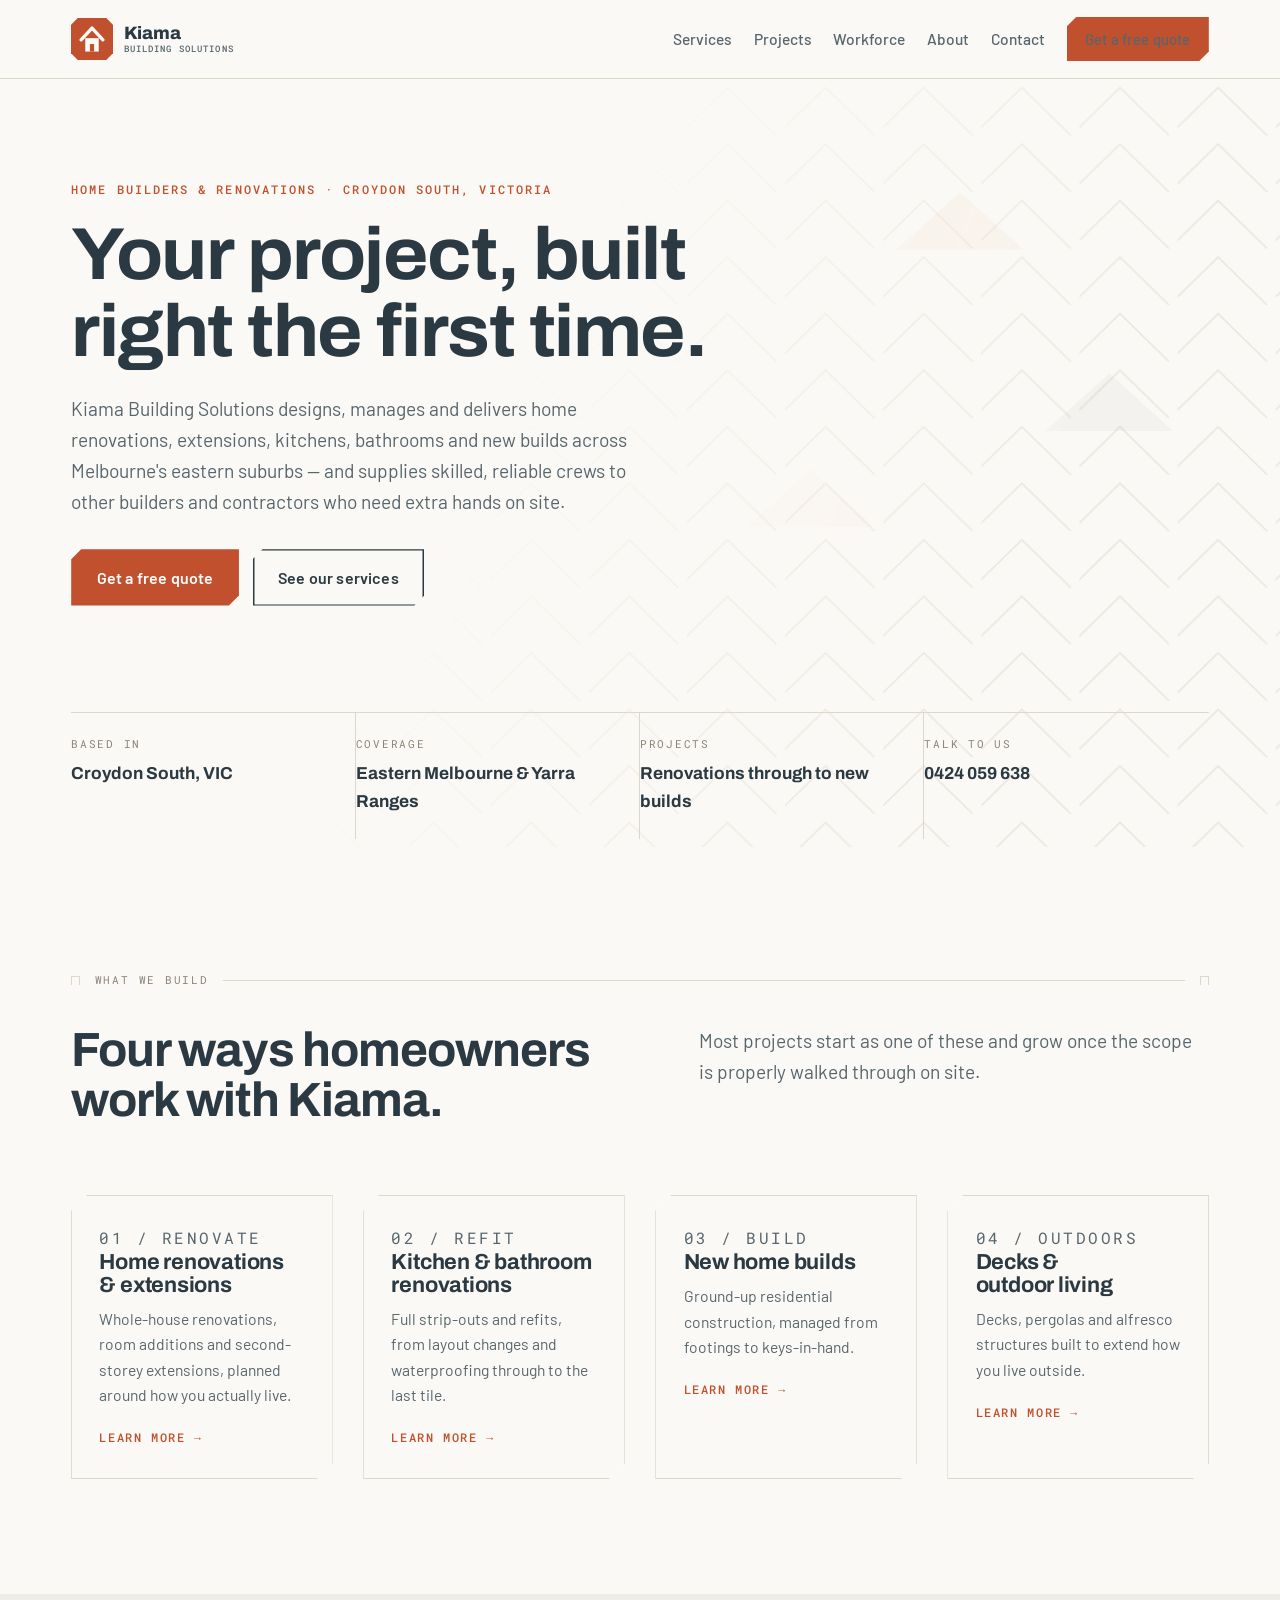
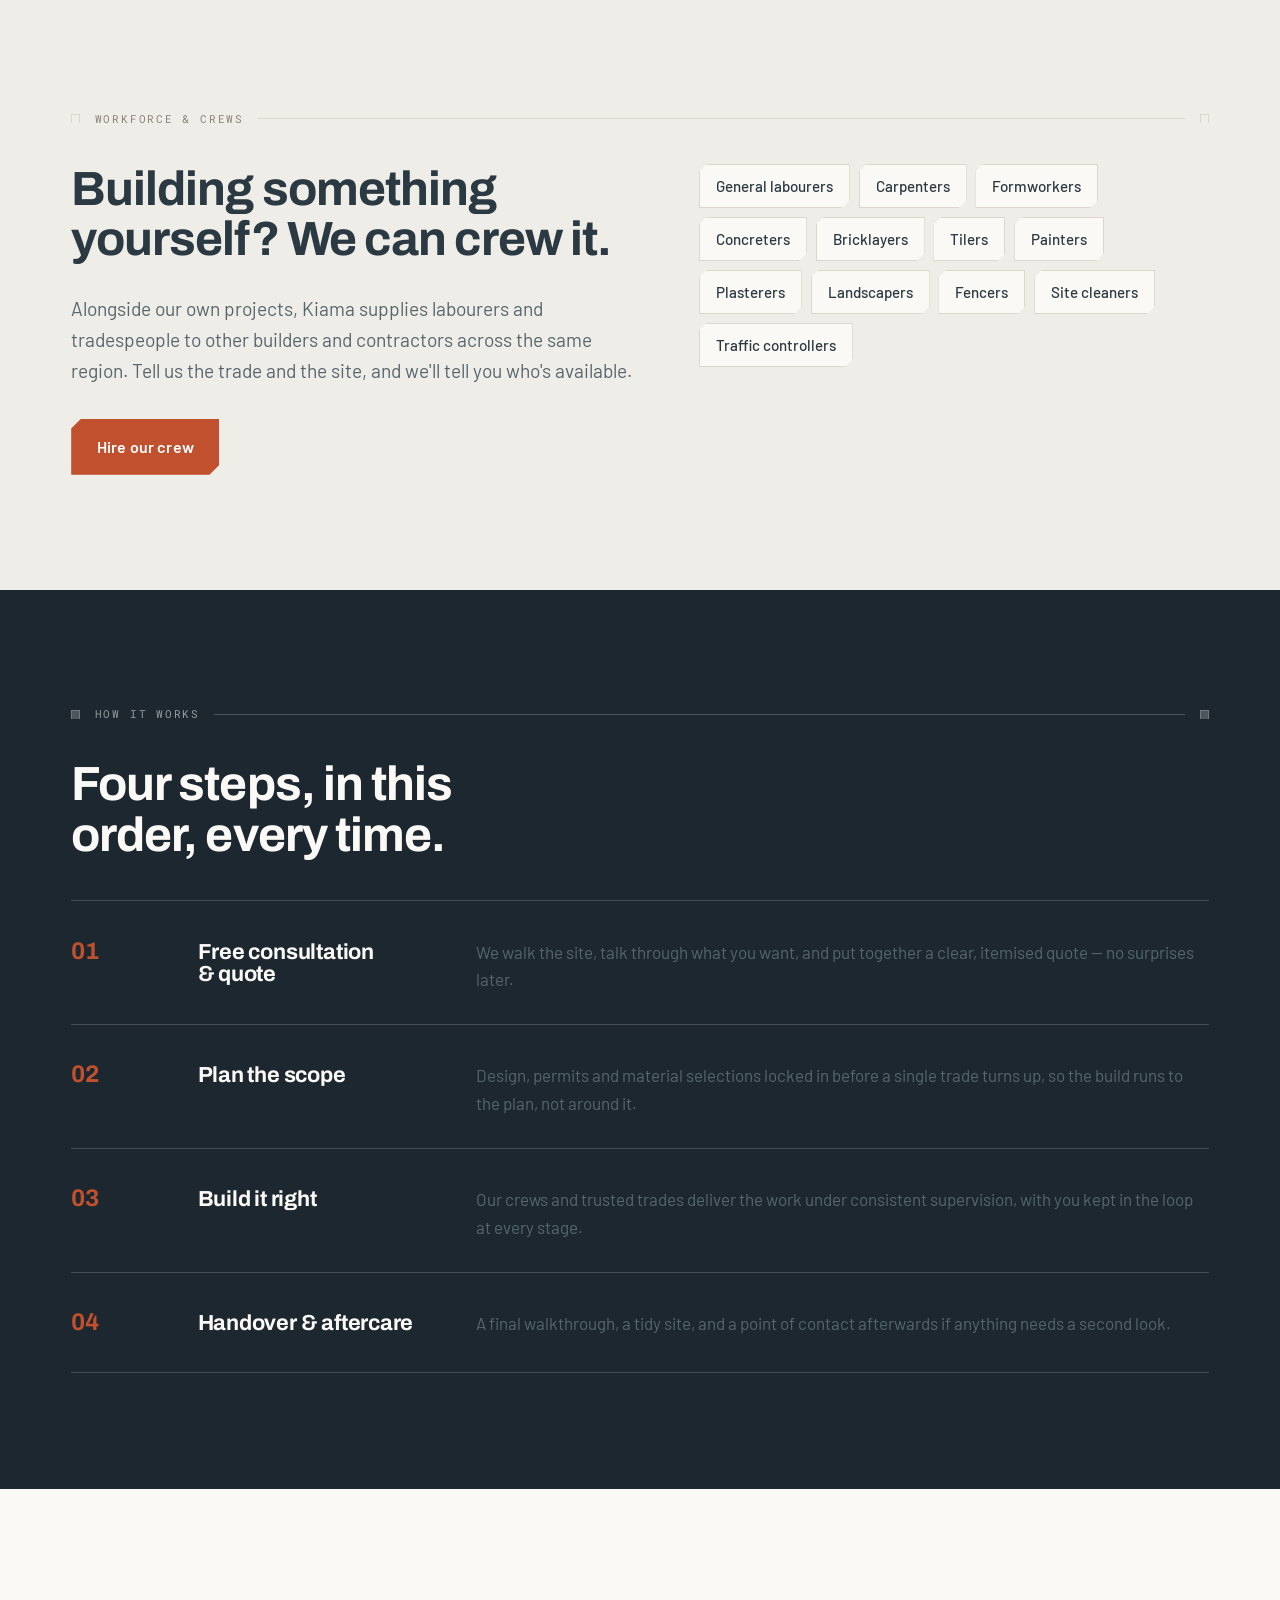
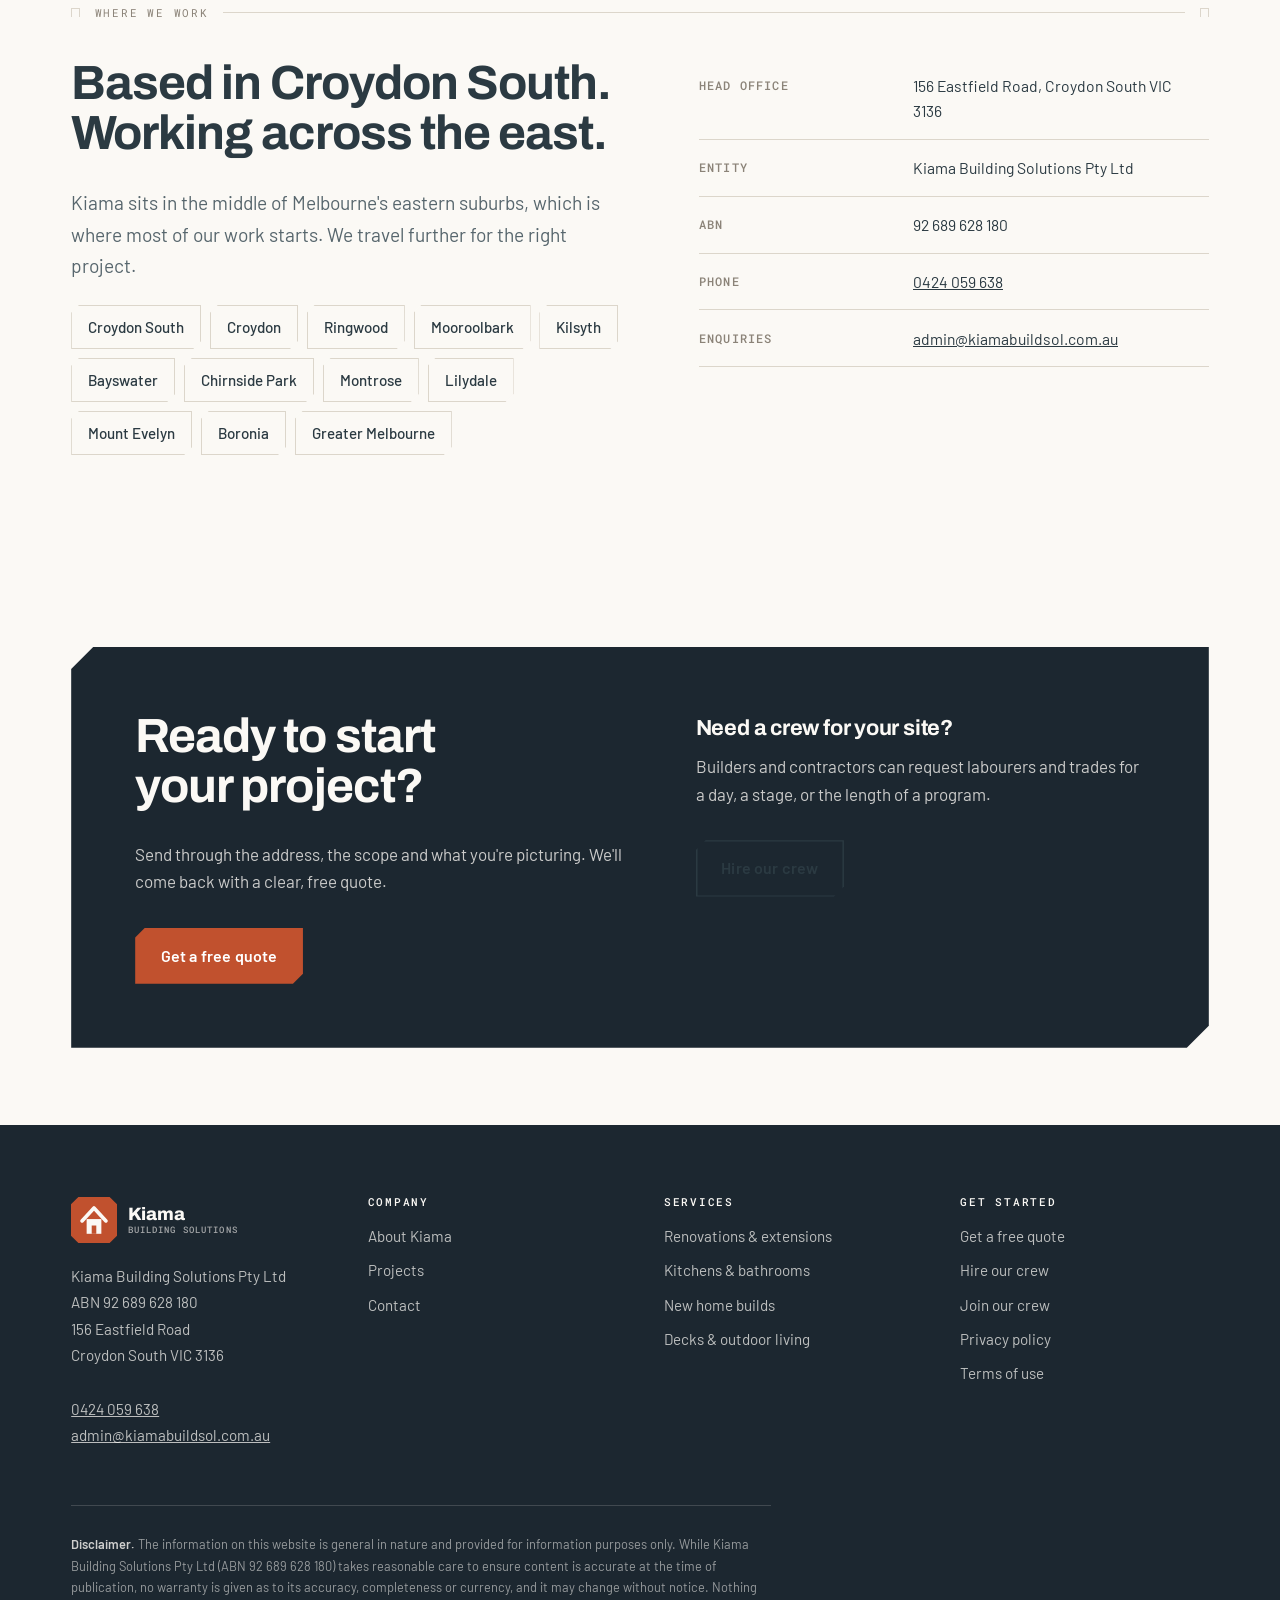
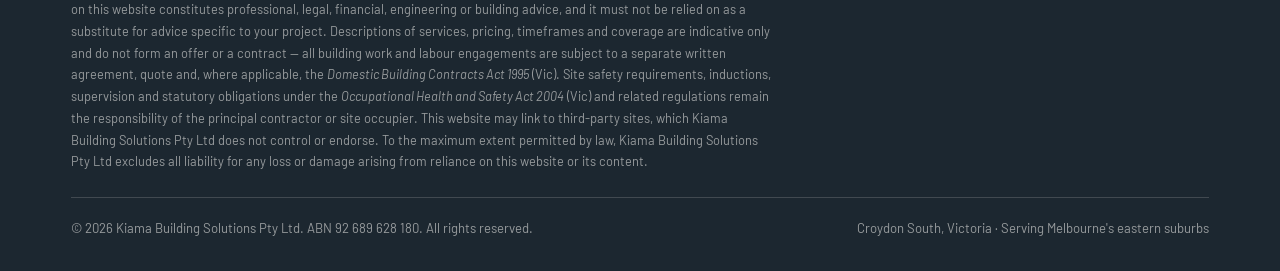
==== index.html @ b63ee110 "Kiama Building Solutions website" ====
<!DOCTYPE html>
<html lang="en-AU">
<head>
<meta charset="utf-8">
<meta name="viewport" content="width=device-width, initial-scale=1">
<title>Home Renovations &amp; Builders Croydon South | Kiama Building Solutions</title>
<meta name="description" content="Kiama Building Solutions delivers home renovations, extensions, kitchens, bathrooms and new builds across Melbourne's eastern suburbs, and supplies skilled crews to other builders. Based in Croydon South.">
<link rel="canonical" href="https://www.kiamabuildsol.com.au/">
<meta name="robots" content="index, follow, max-image-preview:large">
<meta name="theme-color" content="#C1512E">
<meta name="geo.region" content="AU-VIC">
<meta name="geo.placename" content="Croydon South, Victoria">

<meta property="og:type" content="website">
<meta property="og:site_name" content="Kiama Building Solutions">
<meta property="og:locale" content="en_AU">
<meta property="og:title" content="Home Renovations &amp; Builders Croydon South | Kiama Building Solutions">
<meta property="og:description" content="Home renovations, extensions, kitchens, bathrooms and new builds across Melbourne's eastern suburbs, plus skilled crews supplied to other builders.">
<meta property="og:url" content="https://www.kiamabuildsol.com.au/">
<meta property="og:image" content="https://www.kiamabuildsol.com.au/assets/og-image.png">
<meta property="og:image:width" content="1200">
<meta property="og:image:height" content="630">
<meta name="twitter:card" content="summary_large_image">
<meta name="twitter:title" content="Home Renovations &amp; Builders Croydon South | Kiama Building Solutions">
<meta name="twitter:description" content="Home renovations, extensions, kitchens, bathrooms and new builds across Melbourne's eastern suburbs, plus skilled crews supplied to other builders.">
<meta name="twitter:image" content="https://www.kiamabuildsol.com.au/assets/og-image.png">

<link rel="icon" href="/assets/favicon.svg" type="image/svg+xml">
<link rel="icon" href="/assets/favicon.ico" sizes="any">
<link rel="icon" href="/assets/favicon-512.png" type="image/png">
<link rel="apple-touch-icon" href="/assets/apple-touch-icon.png">

<link rel="preconnect" href="https://fonts.googleapis.com">
<link rel="preconnect" href="https://fonts.gstatic.com" crossorigin>
<link rel="stylesheet" href="https://fonts.googleapis.com/css2?family=Archivo:wght@400;600;700;800&family=Barlow:wght@400;500;600&family=Roboto+Mono:wght@400;500&display=swap">
<link rel="stylesheet" href="/css/style.css">
<script type="application/ld+json">
{
  "@context": "https://schema.org",
  "@type": ["GeneralContractor", "HomeAndConstructionBusiness"],
  "@id": "https://www.kiamabuildsol.com.au/#organisation",
  "name": "Kiama Building Solutions",
  "legalName": "Kiama Building Solutions Pty Ltd",
  "url": "https://www.kiamabuildsol.com.au/",
  "logo": "https://www.kiamabuildsol.com.au/assets/og-image.png",
  "image": "https://www.kiamabuildsol.com.au/assets/og-image.png",
  "description": "Home renovations, extensions, new builds and outdoor living projects across Melbourne's eastern suburbs, plus skilled building crews supplied to other builders and contractors. Based in Croydon South.",
  "telephone": "0424 059 638",
  "email": "admin@kiamabuildsol.com.au",
  "identifier": {"@type": "PropertyValue", "name": "ABN", "value": "92 689 628 180"},
  "founder": {"@type": "Person", "name": "Komalben Mehta"},
  "address": {
    "@type": "PostalAddress",
    "streetAddress": "156 Eastfield Road",
    "addressLocality": "Croydon South",
    "addressRegion": "VIC",
    "postalCode": "3136",
    "addressCountry": "AU"
  },
  "areaServed": [
    {"@type": "City", "name": "Melbourne"},
    {"@type": "AdministrativeArea", "name": "Eastern Melbourne"},
    {"@type": "AdministrativeArea", "name": "Yarra Ranges"},
    {"@type": "AdministrativeArea", "name": "Maroondah"},
    {"@type": "State", "name": "Victoria"}
  ],
  "knowsAbout": ["Home renovations", "House extensions", "Kitchen renovations", "Bathroom renovations", "New home builds", "Decks and pergolas", "Construction labour hire"],
  "openingHoursSpecification": [{
    "@type": "OpeningHoursSpecification",
    "dayOfWeek": ["Monday","Tuesday","Wednesday","Thursday","Friday"],
    "opens": "07:00", "closes": "17:00"
  }],
  "contactPoint": [{
    "@type": "ContactPoint",
    "telephone": "0424 059 638",
    "email": "admin@kiamabuildsol.com.au",
    "contactType": "customer service",
    "areaServed": "AU",
    "availableLanguage": "English"
  }]
}
</script>
<script type="application/ld+json">
{"@context":"https://schema.org","@type":"WebSite","url":"https://www.kiamabuildsol.com.au/","name":"Kiama Building Solutions","publisher":{"@id":"https://www.kiamabuildsol.com.au/#organisation"}}
</script>
</head>
<body>
<a class="skip" href="#main">Skip to content</a>
<header class="site-head">
  <div class="wrap head-in">
    <a class="brand" href="/" aria-label="Kiama Building Solutions — home">
      <svg class="brand-mark" viewBox="0 0 100 100" aria-hidden="true" focusable="false">
        <path d="M16,0 H84 L100,16 V84 L84,100 H16 L0,84 V16 Z" fill="#C1512E"/>
        <path d="M24,52 L50,24 L76,52" fill="none" stroke="#FBF9F5" stroke-width="8" stroke-linejoin="round" stroke-linecap="round"/>
        <rect x="34" y="48" width="32" height="32" fill="#FBF9F5"/>
        <rect x="45" y="62" width="10" height="18" fill="#C1512E"/>
      </svg>
      <span class="brand-word"><strong>Kiama</strong><small>Building Solutions</small></span>
    </a>
    <button class="nav-toggle" type="button" aria-expanded="false" aria-controls="primary-nav" aria-label="Open menu">
      <svg viewBox="0 0 24 24" fill="none" stroke="currentColor" stroke-width="2" aria-hidden="true"><path d="M3 6h18M3 12h18M3 18h18"/></svg>
    </button>
    <nav class="nav" id="primary-nav" data-open="false" aria-label="Primary">
      <a href="/services.html">Services</a>
      <a href="/projects.html">Projects</a>
      <a href="/workforce.html">Workforce</a>
      <a href="/about.html">About</a>
      <a href="/contact.html">Contact</a>
      <a class="btn btn--primary" href="/contact.html?type=Get%20a%20quote">Get a free quote</a>
    </nav>
  </div>
</header>

<main id="main">

  <section class="hero">
    <svg class="hero-pattern" viewBox="0 0 1200 720" preserveAspectRatio="xMaxYMid slice" aria-hidden="true" focusable="false">
      <defs>
        <pattern id="roofline" width="92" height="53" patternUnits="userSpaceOnUse">
          <path d="M-8,53 L38,8 L84,53" fill="none" stroke="var(--line)" stroke-width="1.4"/>
        </pattern>
      </defs>
      <rect width="1200" height="720" fill="url(#roofline)"/>
      <path d="M840,160 L900,106 L960,160 Z" fill="var(--clay)" opacity="0.1"/>
      <path d="M980,330 L1040,276 L1100,330 Z" fill="var(--slate)" opacity="0.07"/>
      <path d="M700,420 L760,366 L820,420 Z" fill="var(--clay)" opacity="0.06"/>
    </svg>
    <div class="wrap hero-in">
      <span class="eyebrow">Home builders &amp; renovations &middot; Croydon South, Victoria</span>
      <h1>Your project, built right the first time.</h1>
      <p class="lead">Kiama Building Solutions designs, manages and delivers home renovations, extensions, kitchens,
        bathrooms and new builds across Melbourne's eastern suburbs — and supplies skilled, reliable crews to other
        builders and contractors who need extra hands on site.</p>
      <div class="btn-row">
        <a class="btn btn--primary" href="/contact.html?type=Get%20a%20quote">Get a free quote</a>
        <a class="btn btn--ghost" href="/services.html">See our services</a>
      </div>
    </div>
    <div class="wrap">
      <dl class="hero-facts">
        <div><dt>Based in</dt><dd>Croydon South, VIC</dd></div>
        <div><dt>Coverage</dt><dd>Eastern Melbourne &amp; Yarra Ranges</dd></div>
        <div><dt>Projects</dt><dd>Renovations through to new builds</dd></div>
        <div><dt>Talk to us</dt><dd><a href="tel:+61424059638" style="text-decoration:none">0424 059 638</a></dd></div>
      </dl>
    </div>
  </section>

  <section class="section">
    <div class="wrap">
      <p class="dimline"><span>What we build</span><i></i></p>
      <div class="split reveal">
        <div>
          <h2>Four ways homeowners work with Kiama.</h2>
        </div>
        <div>
          <p class="lead">Most projects start as one of these and grow once the scope is properly walked through on
            site.</p>
        </div>
      </div>
      <div class="grid grid--4 reveal" style="margin-top:2.5rem">
        <a class="card chamfer" href="/services.html#renovations">
          <p class="card-tag">01 / Renovate</p>
          <h3>Home renovations &amp; extensions</h3>
          <p>Whole-house renovations, room additions and second-storey extensions, planned around how you actually
            live.</p>
          <span class="more">Learn more &rarr;</span>
        </a>
        <a class="card chamfer" href="/services.html#kitchens-bathrooms">
          <p class="card-tag">02 / Refit</p>
          <h3>Kitchen &amp; bathroom renovations</h3>
          <p>Full strip-outs and refits, from layout changes and waterproofing through to the last tile.</p>
          <span class="more">Learn more &rarr;</span>
        </a>
        <a class="card chamfer" href="/services.html#new-builds">
          <p class="card-tag">03 / Build</p>
          <h3>New home builds</h3>
          <p>Ground-up residential construction, managed from footings to keys-in-hand.</p>
          <span class="more">Learn more &rarr;</span>
        </a>
        <a class="card chamfer" href="/services.html#outdoor-living">
          <p class="card-tag">04 / Outdoors</p>
          <h3>Decks &amp; outdoor living</h3>
          <p>Decks, pergolas and alfresco structures built to extend how you live outside.</p>
          <span class="more">Learn more &rarr;</span>
        </a>
      </div>
    </div>
  </section>

  <section class="section section--concrete">
    <div class="wrap">
      <p class="dimline"><span>Workforce &amp; crews</span><i></i></p>
      <div class="split">
        <div class="reveal">
          <h2>Building something yourself? We can crew it.</h2>
          <p class="lead">Alongside our own projects, Kiama supplies labourers and tradespeople to other builders and
            contractors across the same region. Tell us the trade and the site, and we'll tell you who's available.</p>
          <div class="btn-row">
            <a class="btn btn--primary" href="/workforce.html">Hire our crew</a>
          </div>
        </div>
        <ul class="chips reveal">
          <li>General labourers</li>
          <li>Carpenters</li>
          <li>Formworkers</li>
          <li>Concreters</li>
          <li>Bricklayers</li>
          <li>Tilers</li>
          <li>Painters</li>
          <li>Plasterers</li>
          <li>Landscapers</li>
          <li>Fencers</li>
          <li>Site cleaners</li>
          <li>Traffic controllers</li>
        </ul>
      </div>
    </div>
  </section>

  <section class="section section--ink">
    <div class="wrap">
      <p class="dimline"><span>How it works</span><i></i></p>
      <h2 style="max-width:20ch">Four steps, in this order, every time.</h2>
      <div class="steps reveal" style="margin-top:2.5rem">
        <div class="step">
          <h3>Free consultation &amp; quote</h3>
          <p>We walk the site, talk through what you want, and put together a clear, itemised quote — no surprises
            later.</p>
        </div>
        <div class="step">
          <h3>Plan the scope</h3>
          <p>Design, permits and material selections locked in before a single trade turns up, so the build runs to
            the plan, not around it.</p>
        </div>
        <div class="step">
          <h3>Build it right</h3>
          <p>Our crews and trusted trades deliver the work under consistent supervision, with you kept in the loop at
            every stage.</p>
        </div>
        <div class="step">
          <h3>Handover &amp; aftercare</h3>
          <p>A final walkthrough, a tidy site, and a point of contact afterwards if anything needs a second look.</p>
        </div>
      </div>
    </div>
  </section>

  <section class="section">
    <div class="wrap">
      <p class="dimline"><span>Where we work</span><i></i></p>
      <div class="split">
        <div class="reveal">
          <h2>Based in Croydon South. Working across the east.</h2>
          <p class="lead">Kiama sits in the middle of Melbourne's eastern suburbs, which is where most of our work
            starts. We travel further for the right project.</p>
          <ul class="chips" style="margin-top:1.5rem">
            <li>Croydon South</li><li>Croydon</li><li>Ringwood</li><li>Mooroolbark</li>
            <li>Kilsyth</li><li>Bayswater</li><li>Chirnside Park</li><li>Montrose</li>
            <li>Lilydale</li><li>Mount Evelyn</li><li>Boronia</li><li>Greater Melbourne</li>
          </ul>
        </div>
        <div class="reveal">
          <table class="spec">
            <tr><th>Head office</th><td>156 Eastfield Road, Croydon South VIC 3136</td></tr>
            <tr><th>Entity</th><td>Kiama Building Solutions Pty Ltd</td></tr>
            <tr><th>ABN</th><td>92 689 628 180</td></tr>
            <tr><th>Phone</th><td><a href="tel:+61424059638">0424 059 638</a></td></tr>
            <tr><th>Enquiries</th><td><a href="mailto:admin@kiamabuildsol.com.au">admin@kiamabuildsol.com.au</a></td></tr>
          </table>
        </div>
      </div>
    </div>
  </section>

  <section class="section section--tight">
    <div class="wrap">
      <div class="band chamfer reveal">
        <div class="split">
          <div>
            <h2>Ready to start your project?</h2>
            <p>Send through the address, the scope and what you're picturing. We'll come back with a clear, free
              quote.</p>
            <div class="btn-row">
              <a class="btn btn--primary" href="/contact.html?type=Get%20a%20quote">Get a free quote</a>
            </div>
          </div>
          <div>
            <h3 style="margin-top:.4rem">Need a crew for your site?</h3>
            <p>Builders and contractors can request labourers and trades for a day, a stage, or the length of a
              program.</p>
            <div class="btn-row">
              <a class="btn btn--ghost" href="/workforce.html">Hire our crew</a>
            </div>
          </div>
        </div>
      </div>
    </div>
  </section>

</main>
<footer class="site-foot">
  <div class="wrap">
    <div class="foot-top">
      <div class="foot-brand">
        <div class="brand">
          <svg class="brand-mark" viewBox="0 0 100 100" aria-hidden="true" focusable="false">
            <path d="M16,0 H84 L100,16 V84 L84,100 H16 L0,84 V16 Z" fill="#C1512E"/>
            <path d="M24,52 L50,24 L76,52" fill="none" stroke="#FBF9F5" stroke-width="8" stroke-linejoin="round" stroke-linecap="round"/>
            <rect x="34" y="48" width="32" height="32" fill="#FBF9F5"/>
            <rect x="45" y="62" width="10" height="18" fill="#C1512E"/>
          </svg>
          <span class="brand-word"><strong>Kiama</strong><small>Building Solutions</small></span>
        </div>
        <address>
          Kiama Building Solutions Pty Ltd<br>
          ABN 92 689 628 180<br>
          156 Eastfield Road<br>
          Croydon South VIC 3136<br><br>
          <a href="tel:+61424059638">0424 059 638</a><br>
          <a href="mailto:admin@kiamabuildsol.com.au">admin@kiamabuildsol.com.au</a>
        </address>
      </div>
      <div>
        <h4>Company</h4>
        <ul class="foot-links">
          <li><a href="/about.html">About Kiama</a></li>
          <li><a href="/projects.html">Projects</a></li>
          <li><a href="/contact.html">Contact</a></li>
        </ul>
      </div>
      <div>
        <h4>Services</h4>
        <ul class="foot-links">
          <li><a href="/services.html#renovations">Renovations &amp; extensions</a></li>
          <li><a href="/services.html#kitchens-bathrooms">Kitchens &amp; bathrooms</a></li>
          <li><a href="/services.html#new-builds">New home builds</a></li>
          <li><a href="/services.html#outdoor-living">Decks &amp; outdoor living</a></li>
        </ul>
      </div>
      <div>
        <h4>Get started</h4>
        <ul class="foot-links">
          <li><a href="/contact.html?type=Get%20a%20quote">Get a free quote</a></li>
          <li><a href="/workforce.html">Hire our crew</a></li>
          <li><a href="/workforce.html#join">Join our crew</a></li>
          <li><a href="/privacy.html">Privacy policy</a></li>
          <li><a href="/terms.html">Terms of use</a></li>
        </ul>
      </div>
    </div>

    <p class="foot-disclaimer"><strong>Disclaimer.</strong> The information on this website is general in nature and provided for
information purposes only. While Kiama Building Solutions Pty Ltd (ABN 92 689 628 180) takes reasonable care to
ensure content is accurate at the time of publication, no warranty is given as to its accuracy, completeness or
currency, and it may change without notice. Nothing on this website constitutes professional, legal, financial,
engineering or building advice, and it must not be relied on as a substitute for advice specific to your project.
Descriptions of services, pricing, timeframes and coverage are indicative only and do not form an offer or a
contract — all building work and labour engagements are subject to a separate written agreement, quote and, where
applicable, the <em>Domestic Building Contracts Act 1995</em> (Vic). Site safety requirements, inductions, supervision
and statutory obligations under the <em>Occupational Health and Safety Act 2004</em> (Vic) and related regulations
remain the responsibility of the principal contractor or site occupier. This website may link to third-party sites,
which Kiama Building Solutions Pty Ltd does not control or endorse. To the maximum extent permitted by law, Kiama
Building Solutions Pty Ltd excludes all liability for any loss or damage arising from reliance on this website or its
content.</p>

    <div class="foot-base">
      <span>&copy; <span data-year>2026</span> Kiama Building Solutions Pty Ltd. ABN 92 689 628 180. All rights reserved.</span>
      <span>Croydon South, Victoria &middot; Serving Melbourne's eastern suburbs</span>
    </div>
  </div>
</footer>
<script src="/js/main.js" defer></script>
</body>
</html>
---- css/style.css ----
/* ============================================================
   Kiama Building Solutions — core stylesheet
   Palette: burnt terracotta + cool slate charcoal + warm paper.
   ============================================================ */

:root {
  /* Brand */
  --clay:           #C1512E;
  --clay-deep:      #9C3F22;
  --clay-tint:      #FBE8DE;
  --slate:          #2B3A42;
  --slate-deep:     #1C2730;
  --slate-soft:     #57666D;
  --paper:          #FBF9F5;

  /* Derived neutrals */
  --concrete:       #EFEDE8;
  --concrete-deep:  #E1DDD3;
  --line:           #DCD6CB;
  --muted:          #8B8378;

  /* Type */
  --display: "Archivo", "Arial Black", system-ui, sans-serif;
  --body:    "Barlow", system-ui, -apple-system, "Segoe UI", sans-serif;
  --mono:    "Roboto Mono", ui-monospace, "SFMono-Regular", monospace;

  /* Rhythm */
  --gutter: clamp(1.25rem, 4vw, 3.5rem);
  --max: 1240px;
  --chamfer: 14px;
  --section-y: clamp(4rem, 9vw, 7.5rem);
}

/* ---------- Reset ---------- */
*, *::before, *::after { box-sizing: border-box; }
html { -webkit-text-size-adjust: 100%; scroll-behavior: smooth; }
@media (prefers-reduced-motion: reduce) {
  html { scroll-behavior: auto; }
  *, *::before, *::after { animation-duration: .001ms !important; transition-duration: .001ms !important; }
}
body {
  margin: 0;
  background: var(--paper);
  color: var(--slate);
  font-family: var(--body);
  font-size: 1.0625rem;
  line-height: 1.62;
  -webkit-font-smoothing: antialiased;
}
img, svg { max-width: 100%; height: auto; display: block; }
a { color: inherit; }

/* ---------- Type scale ---------- */
h1, h2, h3, h4 {
  font-family: var(--display);
  font-weight: 700;
  letter-spacing: -0.02em;
  line-height: 1.05;
  margin: 0 0 .6em;
  text-wrap: balance;
}
h1 { font-size: clamp(2.5rem, 6.6vw, 4.6rem); font-stretch: 105%; }
h2 { font-size: clamp(1.9rem, 3.9vw, 3rem); }
h3 { font-size: clamp(1.15rem, 1.7vw, 1.4rem); letter-spacing: -0.01em; }
p  { margin: 0 0 1.1rem; }
.lead { font-size: clamp(1.1rem, 1.5vw, 1.3rem); color: var(--slate-soft); max-width: 62ch; }
strong { font-weight: 600; }

.eyebrow {
  font-family: var(--mono);
  font-size: .72rem;
  letter-spacing: .18em;
  text-transform: uppercase;
  color: var(--clay);
  font-weight: 500;
  margin: 0 0 1rem;
  display: block;
}

/* ---------- Layout ---------- */
.wrap { width: 100%; max-width: var(--max); margin-inline: auto; padding-inline: var(--gutter); }
.section { padding-block: var(--section-y); }
.section--tight { padding-block: clamp(3rem, 6vw, 5rem); }
.section--concrete { background: var(--concrete); }
.section--ink { background: var(--slate-deep); color: var(--paper); }
.section--ink .lead,
.section--ink p { color: rgba(251, 249, 245, .78); }
.section--ink h2, .section--ink h3 { color: var(--paper); }

.grid { display: grid; gap: clamp(1.25rem, 2.4vw, 2rem); }
.grid--2 { grid-template-columns: repeat(auto-fit, minmax(280px, 1fr)); }
.grid--3 { grid-template-columns: repeat(auto-fit, minmax(255px, 1fr)); }
.grid--4 { grid-template-columns: repeat(auto-fit, minmax(215px, 1fr)); }

.split {
  display: grid;
  gap: clamp(2rem, 5vw, 4.5rem);
  grid-template-columns: minmax(0, 1fr);
  align-items: start;
}
@media (min-width: 900px) { .split { grid-template-columns: minmax(0, 1.05fr) minmax(0, .95fr); } }

/* ---------- Signature: dimension-line divider ---------- */
.dimline {
  display: flex;
  align-items: center;
  gap: .9rem;
  margin: 0 0 2.25rem;
  font-family: var(--mono);
  font-size: .7rem;
  letter-spacing: .16em;
  text-transform: uppercase;
  color: var(--muted);
}
.dimline::before,
.dimline::after {
  content: "";
  height: 9px;
  border-inline: 1px solid var(--line);
  border-top: 1px solid var(--line);
  flex: 0 0 auto;
  width: 9px;
  align-self: center;
}
.dimline span { white-space: nowrap; }
.dimline i {
  display: block;
  flex: 1 1 auto;
  height: 1px;
  background: var(--line);
}
.section--ink .dimline { color: rgba(251, 249, 245, .55); }
.section--ink .dimline i,
.section--ink .dimline::before,
.section--ink .dimline::after { background: rgba(251, 249, 245, .22); border-color: rgba(251, 249, 245, .22); }
.section--ink .dimline i { background: rgba(251, 249, 245, .22); }

/* ---------- Signature: chamfer ---------- */
.chamfer {
  clip-path: polygon(
    var(--chamfer) 0, 100% 0, 100% calc(100% - var(--chamfer)),
    calc(100% - var(--chamfer)) 100%, 0 100%, 0 var(--chamfer)
  );
}

/* ---------- Buttons ---------- */
.btn {
  --chamfer: 10px;
  display: inline-flex;
  align-items: center;
  gap: .55rem;
  padding: .95rem 1.6rem;
  font-family: var(--body);
  font-weight: 600;
  font-size: 1rem;
  letter-spacing: .01em;
  text-decoration: none;
  border: 0;
  cursor: pointer;
  transition: background-color .18s ease, color .18s ease, transform .18s ease;
  clip-path: polygon(
    var(--chamfer) 0, 100% 0, 100% calc(100% - var(--chamfer)),
    calc(100% - var(--chamfer)) 100%, 0 100%, 0 var(--chamfer)
  );
}
.btn--primary { background: var(--clay); color: #fff; }
.btn--primary:hover { background: var(--clay-deep); }
.btn--ghost { background: transparent; color: var(--slate); box-shadow: inset 0 0 0 1.5px var(--slate); }
.btn--ghost:hover { background: var(--slate); color: var(--paper); }
.section--ink .btn--ghost { color: var(--paper); box-shadow: inset 0 0 0 1.5px rgba(251, 249, 245, .5); }
.section--ink .btn--ghost:hover { background: var(--paper); color: var(--slate-deep); }
.btn:active { transform: translateY(1px); }
.btn-row { display: flex; flex-wrap: wrap; gap: .85rem; margin-top: 2rem; }

a:focus-visible, button:focus-visible, input:focus-visible,
select:focus-visible, textarea:focus-visible {
  outline: 3px solid var(--clay);
  outline-offset: 3px;
}

/* ---------- Skip link ---------- */
.skip {
  position: absolute; left: -9999px; top: 0; z-index: 999;
  background: var(--clay); color: #fff; padding: .8rem 1.2rem; font-weight: 600;
}
.skip:focus { left: 0; }

/* ---------- Header ---------- */
.site-head {
  position: sticky; top: 0; z-index: 100;
  background: rgba(251, 249, 245, .93);
  backdrop-filter: saturate(140%) blur(10px);
  border-bottom: 1px solid var(--line);
}
.head-in {
  display: flex; align-items: center; justify-content: space-between;
  gap: 1.5rem; min-height: 78px;
}

/* ---------- Brand lockup (inline SVG mark + real text, no raster logo) ---------- */
.brand { display: flex; align-items: center; gap: .65rem; text-decoration: none; flex: 0 0 auto; }
.brand-mark { width: 42px; height: 42px; flex: 0 0 auto; }
@media (max-width: 480px) { .brand-mark { width: 36px; height: 36px; } }
.brand-word { display: flex; flex-direction: column; line-height: 1.18; }
.brand-word strong { font-family: var(--display); font-weight: 800; font-size: 1.12rem; letter-spacing: -0.01em; color: var(--slate); }
.brand-word small { font-family: var(--mono); font-size: .54rem; letter-spacing: .13em; text-transform: uppercase; color: var(--slate-soft); font-weight: 500; }
@media (max-width: 480px) { .brand-word strong { font-size: .98rem; } }

.nav { display: flex; align-items: center; gap: clamp(.75rem, 1.7vw, 1.6rem); }
.nav a {
  text-decoration: none; font-weight: 500; font-size: .97rem;
  color: var(--slate-soft); padding: .3rem 0; position: relative;
  transition: color .15s ease;
}
.nav a:hover { color: var(--slate); }
.nav a[aria-current="page"] { color: var(--slate); font-weight: 600; }
.nav a[aria-current="page"]::after {
  content: ""; position: absolute; left: 0; right: 0; bottom: -2px;
  height: 2px; background: var(--clay);
}
.nav .btn { padding: .65rem 1.15rem; font-size: .93rem; }

.nav-toggle {
  display: none; background: none; border: 0; padding: .5rem; cursor: pointer;
  color: var(--slate);
}
.nav-toggle svg { width: 26px; height: 26px; }

@media (max-width: 940px) {
  .nav-toggle { display: block; }
  .nav {
    position: fixed; inset: 78px 0 auto 0;
    background: var(--paper); border-bottom: 1px solid var(--line);
    flex-direction: column; align-items: stretch; gap: 0;
    padding: .5rem var(--gutter) 1.5rem;
    max-height: calc(100dvh - 78px); overflow-y: auto;
    transform: translateY(-8px); opacity: 0; pointer-events: none;
    transition: opacity .18s ease, transform .18s ease;
  }
  .nav[data-open="true"] { transform: none; opacity: 1; pointer-events: auto; }
  .nav a { padding: .95rem 0; border-bottom: 1px solid var(--line); font-size: 1.05rem; }
  .nav a[aria-current="page"]::after { display: none; }
  .nav .btn { margin-top: 1rem; justify-content: center; border-bottom: 0; }
}

/* ---------- Hero ---------- */
.hero { position: relative; overflow: hidden; background: var(--paper); }
.hero-in { padding-block: clamp(3.5rem, 8vw, 6.5rem) clamp(3.5rem, 7vw, 6rem); position: relative; z-index: 2; }
.hero h1 { max-width: 15ch; margin-bottom: 1.4rem; }
.hero .lead { max-width: 54ch; }
.hero-pattern {
  position: absolute; inset: 0; z-index: 1;
  pointer-events: none; opacity: .55;
  -webkit-mask-image: linear-gradient(115deg, transparent 38%, #000 78%);
          mask-image: linear-gradient(115deg, transparent 38%, #000 78%);
}
@media (max-width: 800px) { .hero-pattern { opacity: .25; } }

/* Hero stat strip */
.hero-facts {
  display: grid; gap: 0;
  grid-template-columns: repeat(auto-fit, minmax(180px, 1fr));
  border-top: 1px solid var(--line);
  position: relative; z-index: 2;
}
.hero-facts div { padding: 1.4rem 1.5rem 1.4rem 0; border-right: 1px solid var(--line); }
.hero-facts div:last-child { border-right: 0; }
.hero-facts dt {
  font-family: var(--mono); font-size: .68rem; letter-spacing: .16em;
  text-transform: uppercase; color: var(--muted); margin-bottom: .45rem;
}
.hero-facts dd { margin: 0; font-family: var(--display); font-weight: 700; font-size: 1.08rem; }
@media (max-width: 620px) { .hero-facts div { border-right: 0; border-bottom: 1px solid var(--line); padding-right: 0; } }

/* ---------- Cards ---------- */
.card {
  --chamfer: 16px;
  background: var(--paper);
  border: 1px solid var(--line);
  padding: 1.9rem 1.7rem;
  display: flex; flex-direction: column;
  transition: border-color .2s ease, transform .2s ease;
}
.section--concrete .card { background: var(--paper); }
.card:hover { border-color: var(--slate); }
a.card { text-decoration: none; }
a.card:hover { transform: translateY(-3px); }
.card h3 { margin-bottom: .55rem; }
.card p { color: var(--slate-soft); font-size: .98rem; margin-bottom: 0; }
.card .more {
  margin-top: 1.35rem; font-family: var(--mono); font-size: .72rem;
  letter-spacing: .14em; text-transform: uppercase; color: var(--clay); font-weight: 500;
}
.card-tag {
  font-family: var(--mono); font-size: .68rem; letter-spacing: .16em;
  text-transform: uppercase; color: var(--muted); margin-bottom: .9rem;
}

/* ---------- Step sequence ---------- */
.steps { counter-reset: step; display: grid; gap: 0; }
.step {
  counter-increment: step;
  display: grid; gap: clamp(1rem, 3vw, 2.5rem);
  grid-template-columns: minmax(0, 1fr);
  padding: 1.9rem 0;
  border-top: 1px solid var(--line);
}
.step:last-child { border-bottom: 1px solid var(--line); }
@media (min-width: 760px) { .step { grid-template-columns: 5.5rem 15rem minmax(0, 1fr); align-items: baseline; } }
.step::before {
  content: counter(step, decimal-leading-zero);
  font-family: var(--display); font-weight: 700; font-size: 1.5rem;
  color: var(--clay);
}
.step h3 { margin: 0; }
.step p { margin: 0; color: var(--slate-soft); }
.section--ink .step { border-color: rgba(251, 249, 245, .18); }

/* ---------- Chips ---------- */
.chips { display: flex; flex-wrap: wrap; gap: .55rem; margin: 0; padding: 0; list-style: none; }
.chips li {
  --chamfer: 8px;
  background: var(--paper); border: 1px solid var(--line);
  padding: .55rem 1rem; font-size: .95rem; font-weight: 500;
  clip-path: polygon(8px 0, 100% 0, 100% calc(100% - 8px), calc(100% - 8px) 100%, 0 100%, 0 8px);
}
.section--ink .chips li { background: rgba(251, 249, 245, .07); border-color: rgba(251, 249, 245, .2); color: var(--paper); }

/* ---------- Spec table ---------- */
.spec { width: 100%; border-collapse: collapse; }
.spec th, .spec td { text-align: left; vertical-align: top; padding: .95rem 1rem .95rem 0; border-bottom: 1px solid var(--line); font-size: .98rem; }
.spec th {
  width: 42%; font-weight: 500; color: var(--muted);
  font-family: var(--mono); font-size: .74rem; letter-spacing: .1em; text-transform: uppercase;
  padding-top: 1.15rem;
}
.section--ink .spec th, .section--ink .spec td { border-color: rgba(251, 249, 245, .18); }
.section--ink .spec th { color: rgba(251, 249, 245, .6); }

/* ---------- Callout band ---------- */
.band {
  --chamfer: 22px;
  background: var(--slate-deep); color: var(--paper);
  padding: clamp(2.5rem, 5vw, 4rem);
}
.band h2 { color: var(--paper); max-width: 20ch; }
.band p { color: rgba(251, 249, 245, .78); max-width: 58ch; }

/* ---------- Forms ---------- */
.form { display: grid; gap: 1.15rem; }
.field { display: grid; gap: .4rem; }
.field label { font-weight: 600; font-size: .93rem; }
.field .hint { font-size: .84rem; color: var(--muted); }
.field input, .field select, .field textarea {
  font-family: var(--body); font-size: 1rem; color: var(--slate);
  background: var(--paper); border: 1.5px solid var(--line);
  padding: .8rem .9rem; width: 100%;
  transition: border-color .15s ease;
}
.field input:hover, .field select:hover, .field textarea:hover { border-color: var(--concrete-deep); }
.field input:focus, .field select:focus, .field textarea:focus { border-color: var(--clay); }
.field textarea { min-height: 150px; resize: vertical; }
.field--row { display: grid; gap: 1.15rem; grid-template-columns: repeat(auto-fit, minmax(220px, 1fr)); }
.req { color: var(--clay); }
.hp { position: absolute; left: -9999px; width: 1px; height: 1px; overflow: hidden; }

.form-status {
  --chamfer: 10px;
  display: none; padding: 1rem 1.2rem; font-weight: 500; font-size: .96rem;
  clip-path: polygon(10px 0, 100% 0, 100% calc(100% - 10px), calc(100% - 10px) 100%, 0 100%, 0 10px);
}
.form-status[data-state="ok"] { display: block; background: #E7F2EA; color: #1C6B3C; }
.form-status[data-state="error"] { display: block; background: var(--clay-tint); color: var(--clay-deep); }
.form-status[data-state="sending"] { display: block; background: var(--concrete); color: var(--slate-soft); }

/* ---------- Contact aside ---------- */
.contact-card {
  --chamfer: 18px;
  background: var(--concrete); padding: clamp(1.75rem, 3vw, 2.4rem);
}
.contact-card a { color: var(--slate); }
.contact-list { list-style: none; margin: 0; padding: 0; display: grid; gap: 1.35rem; }
.contact-list dt {
  font-family: var(--mono); font-size: .68rem; letter-spacing: .16em;
  text-transform: uppercase; color: var(--muted); margin-bottom: .3rem;
}
.contact-list dd { margin: 0; font-weight: 500; }

/* ---------- Breadcrumbs ---------- */
.crumbs {
  font-family: var(--mono); font-size: .72rem; letter-spacing: .1em;
  text-transform: uppercase; color: var(--muted);
  padding-block: 1.5rem 0;
}
.crumbs a { color: var(--muted); text-decoration: none; }
.crumbs a:hover { color: var(--clay); }

/* ---------- Page header ---------- */
.page-head { padding-block: clamp(2.5rem, 5vw, 4rem) clamp(2rem, 4vw, 3rem); border-bottom: 1px solid var(--line); }
.page-head h1 { font-size: clamp(2.2rem, 5vw, 3.7rem); max-width: 18ch; }

/* ---------- Prose (legal pages) ---------- */
.prose { max-width: 72ch; }
.prose h2 { font-size: clamp(1.35rem, 2.2vw, 1.7rem); margin-top: 2.6rem; }
.prose h3 { margin-top: 1.9rem; }
.prose ul { padding-left: 1.2rem; }
.prose li { margin-bottom: .5rem; }

/* ---------- Footer ---------- */
.site-foot { background: var(--slate-deep); color: rgba(251, 249, 245, .72); padding-block: clamp(3rem, 6vw, 4.5rem) 2rem; font-size: .95rem; }
.foot-top { display: grid; gap: clamp(2rem, 4vw, 3rem); grid-template-columns: repeat(auto-fit, minmax(190px, 1fr)); }
.foot-brand { margin-bottom: 0; }
.foot-brand .brand { margin-bottom: 1.25rem; }
.foot-brand .brand-mark { width: 46px; height: 46px; }
.foot-brand .brand-word strong { color: var(--paper); }
.foot-brand .brand-word small { color: rgba(251, 249, 245, .6); }
.foot-brand address { font-style: normal; line-height: 1.75; }
.foot-brand a { color: rgba(251, 249, 245, .72); }
.site-foot h4 {
  font-family: var(--mono); font-size: .68rem; letter-spacing: .16em; text-transform: uppercase;
  color: var(--paper); margin: 0 0 1rem; font-weight: 500;
}
.foot-links { list-style: none; margin: 0; padding: 0; display: grid; gap: .6rem; }
.foot-links a { color: rgba(251, 249, 245, .72); text-decoration: none; }
.foot-links a:hover { color: var(--clay); }

.foot-disclaimer {
  margin-top: clamp(2.5rem, 5vw, 3.5rem);
  padding-top: 1.75rem;
  border-top: 1px solid rgba(251, 249, 245, .16);
  font-size: .8rem; line-height: 1.7; color: rgba(251, 249, 245, .55);
  max-width: 100ch;
}
.foot-disclaimer strong { color: rgba(251, 249, 245, .8); font-weight: 600; }
.foot-base {
  margin-top: 1.5rem; padding-top: 1.25rem;
  border-top: 1px solid rgba(251, 249, 245, .16);
  display: flex; flex-wrap: wrap; gap: 1rem 1.75rem; justify-content: space-between;
  font-size: .82rem; color: rgba(251, 249, 245, .55);
}
.foot-base a { color: rgba(251, 249, 245, .55); text-decoration: none; }
.foot-base a:hover { color: var(--clay); }

/* ---------- Scroll reveal ---------- */
.reveal { opacity: 0; transform: translateY(18px); transition: opacity .6s ease, transform .6s ease; }
.reveal.is-in { opacity: 1; transform: none; }
@media (prefers-reduced-motion: reduce) { .reveal { opacity: 1; transform: none; } }

/* ---------- 404 ---------- */
.notfound { text-align: center; padding-block: clamp(5rem, 12vw, 9rem); }
.notfound .code { font-family: var(--display); font-size: clamp(5rem, 18vw, 11rem); font-weight: 700; color: var(--clay); line-height: .9; margin-bottom: 1rem; }
.notfound .btn-row { justify-content: center; }
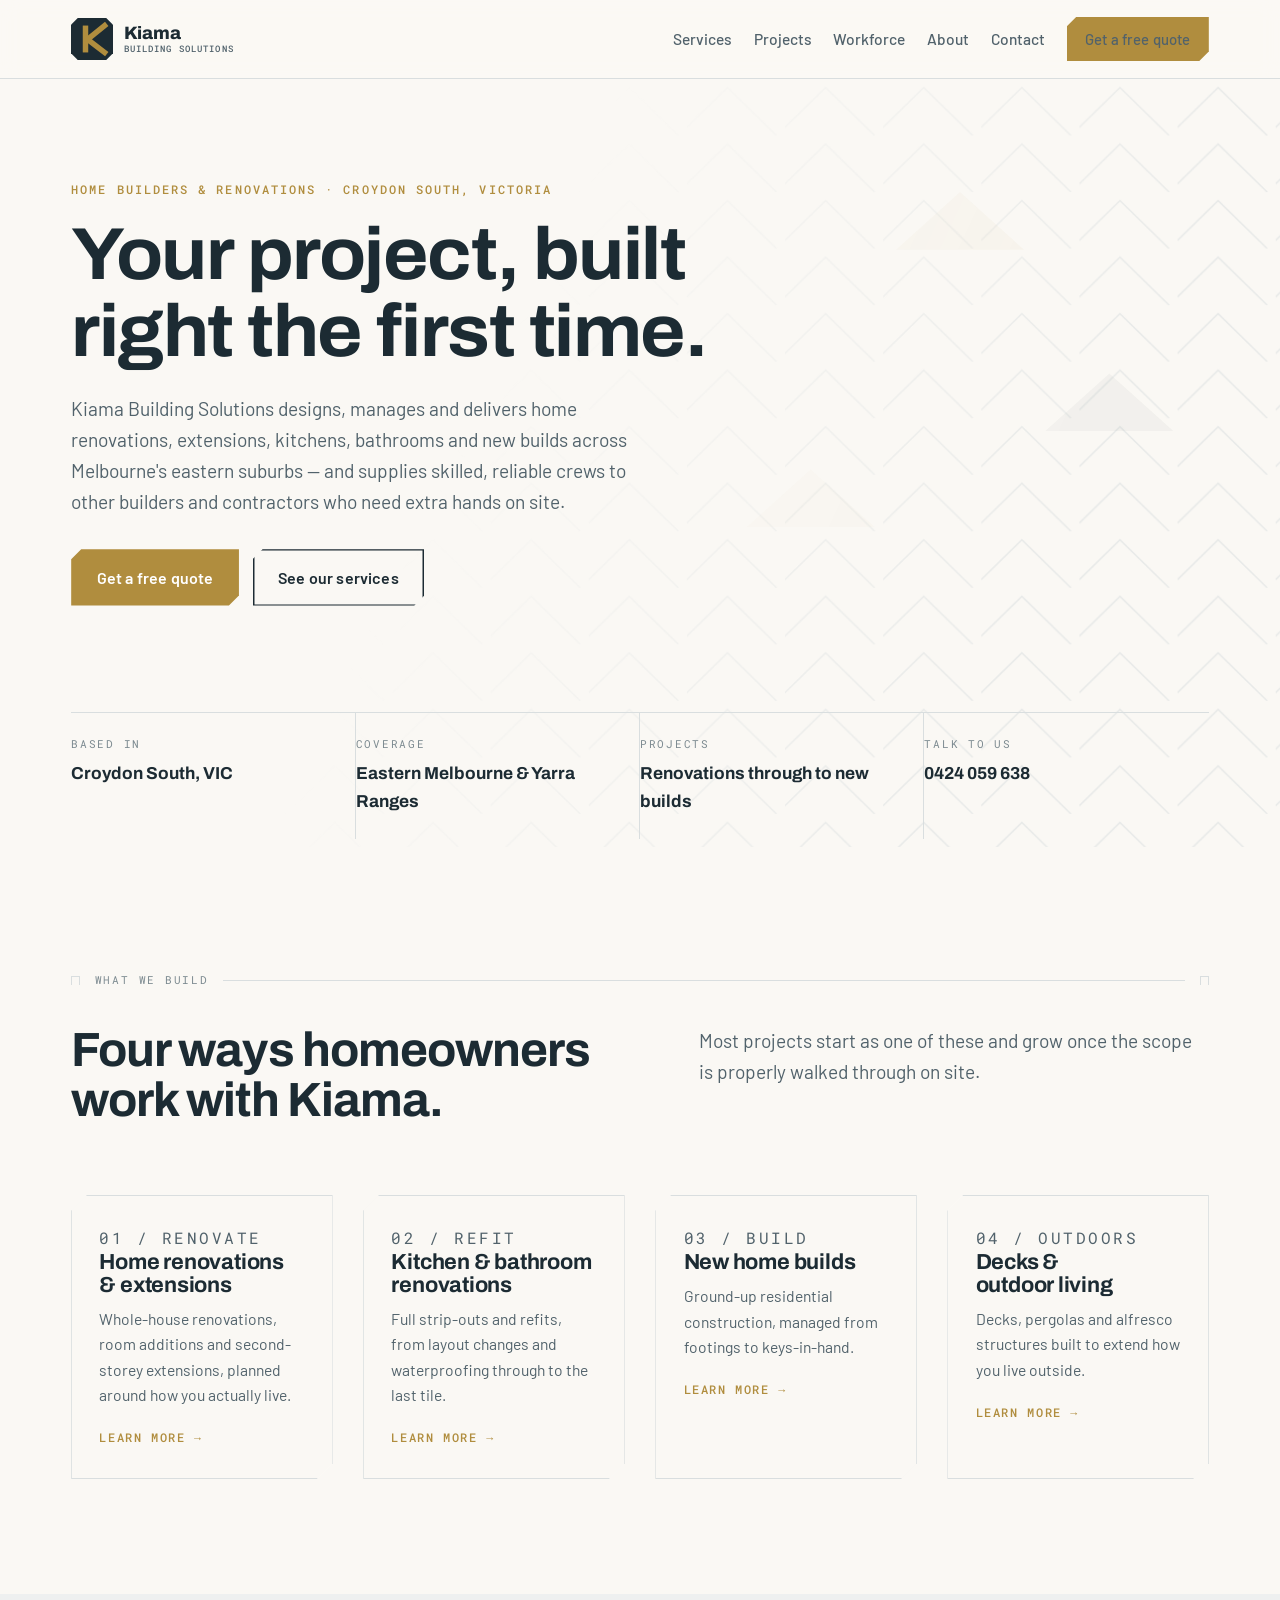
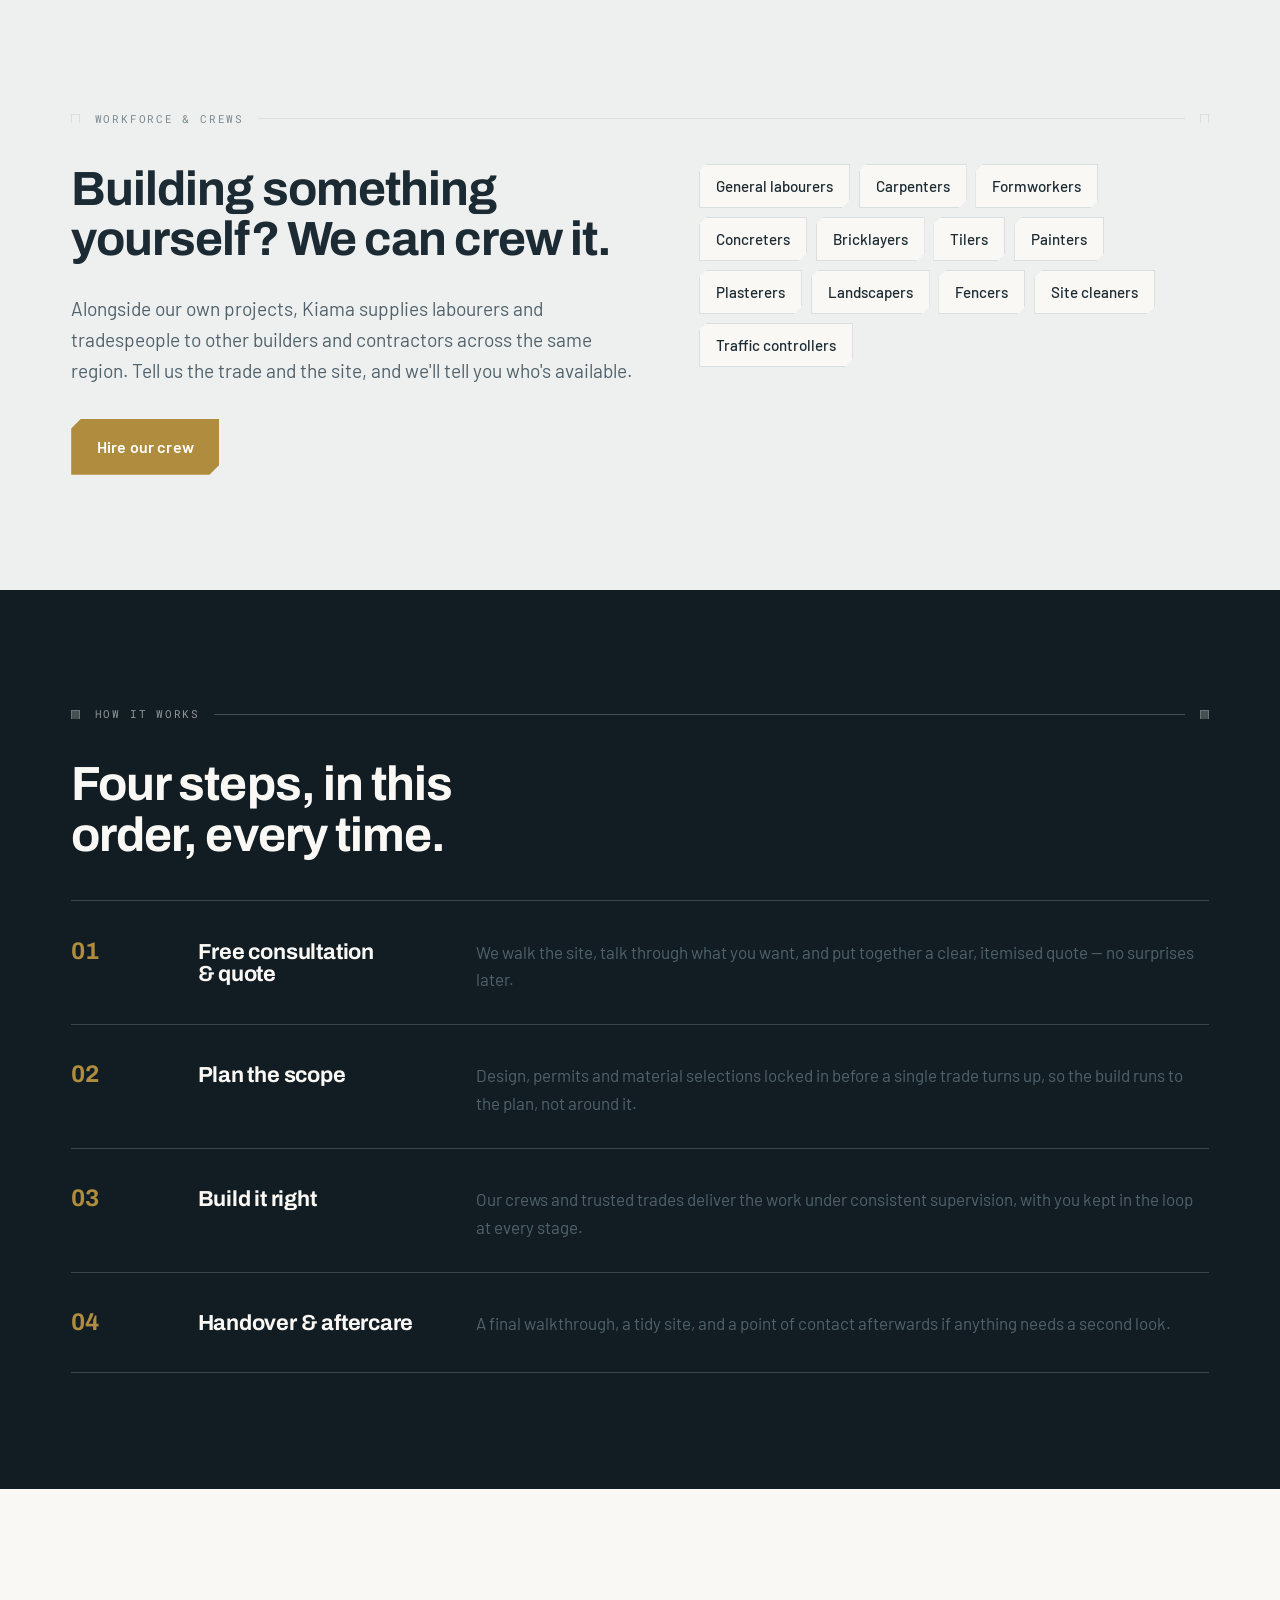
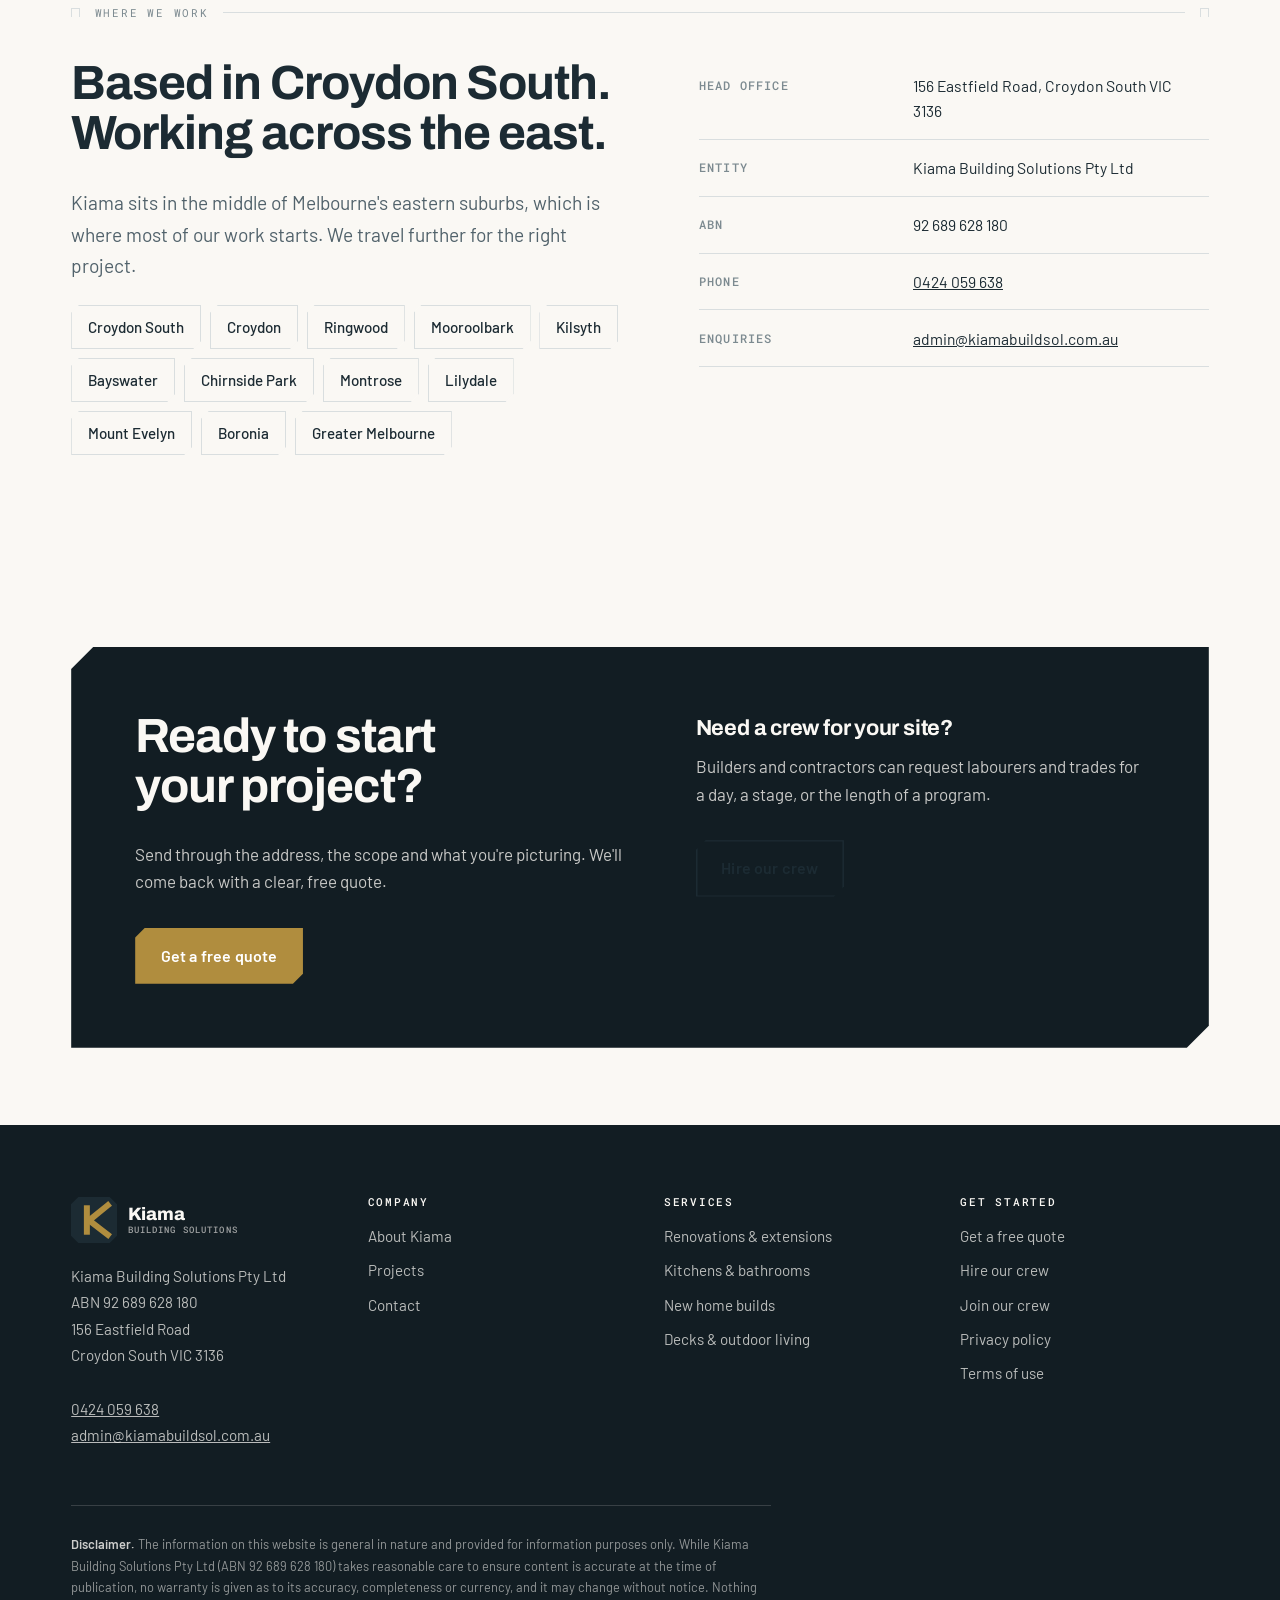
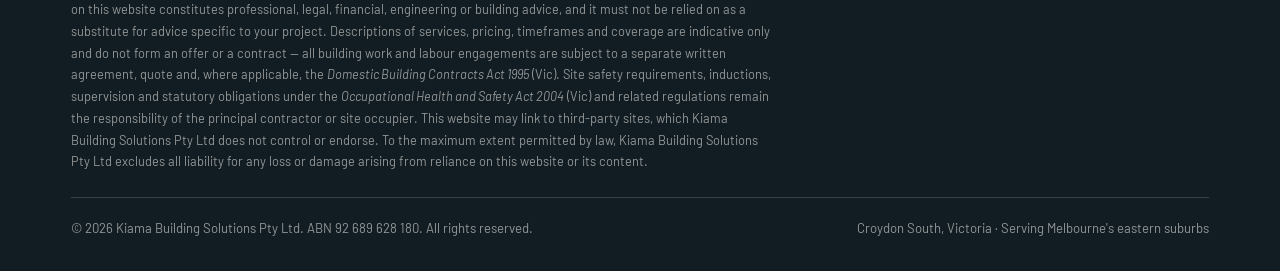
==== commit 9bd49eee: "Rebrand: navy/brass palette and custom K monogram logo" ====
--- a/index.html
+++ b/index.html
@@ -7,7 +7,7 @@
 <meta name="description" content="Kiama Building Solutions delivers home renovations, extensions, kitchens, bathrooms and new builds across Melbourne's eastern suburbs, and supplies skilled crews to other builders. Based in Croydon South.">
 <link rel="canonical" href="https://www.kiamabuildsol.com.au/">
 <meta name="robots" content="index, follow, max-image-preview:large">
-<meta name="theme-color" content="#C1512E">
+<meta name="theme-color" content="#B08D3E">
 <meta name="geo.region" content="AU-VIC">
 <meta name="geo.placename" content="Croydon South, Victoria">
 
@@ -90,10 +90,9 @@
   <div class="wrap head-in">
     <a class="brand" href="/" aria-label="Kiama Building Solutions — home">
       <svg class="brand-mark" viewBox="0 0 100 100" aria-hidden="true" focusable="false">
-        <path d="M16,0 H84 L100,16 V84 L84,100 H16 L0,84 V16 Z" fill="#C1512E"/>
-        <path d="M24,52 L50,24 L76,52" fill="none" stroke="#FBF9F5" stroke-width="8" stroke-linejoin="round" stroke-linecap="round"/>
-        <rect x="34" y="48" width="32" height="32" fill="#FBF9F5"/>
-        <rect x="45" y="62" width="10" height="18" fill="#C1512E"/>
+        <path d="M16,0 H84 L100,16 V84 L84,100 H16 L0,84 V16 Z" fill="#1C2B33"/>
+        <rect x="28" y="18" width="13" height="64" fill="#B08D3E"/>
+        <path d="M38,52 L80,18 M38,50 L80,82" fill="none" stroke="#B08D3E" stroke-width="13" stroke-linecap="square"/>
       </svg>
       <span class="brand-word"><strong>Kiama</strong><small>Building Solutions</small></span>
     </a>
@@ -305,10 +304,9 @@
       <div class="foot-brand">
         <div class="brand">
           <svg class="brand-mark" viewBox="0 0 100 100" aria-hidden="true" focusable="false">
-            <path d="M16,0 H84 L100,16 V84 L84,100 H16 L0,84 V16 Z" fill="#C1512E"/>
-            <path d="M24,52 L50,24 L76,52" fill="none" stroke="#FBF9F5" stroke-width="8" stroke-linejoin="round" stroke-linecap="round"/>
-            <rect x="34" y="48" width="32" height="32" fill="#FBF9F5"/>
-            <rect x="45" y="62" width="10" height="18" fill="#C1512E"/>
+            <path d="M16,0 H84 L100,16 V84 L84,100 H16 L0,84 V16 Z" fill="#1C2B33"/>
+            <rect x="28" y="18" width="13" height="64" fill="#B08D3E"/>
+            <path d="M38,52 L80,18 M38,50 L80,82" fill="none" stroke="#B08D3E" stroke-width="13" stroke-linecap="square"/>
           </svg>
           <span class="brand-word"><strong>Kiama</strong><small>Building Solutions</small></span>
         </div>
--- a/css/style.css
+++ b/css/style.css
@@ -4,20 +4,20 @@
    ============================================================ */
 
 :root {
-  /* Brand */
-  --clay:           #C1512E;
-  --clay-deep:      #9C3F22;
-  --clay-tint:      #FBE8DE;
-  --slate:          #2B3A42;
-  --slate-deep:     #1C2730;
-  --slate-soft:     #57666D;
-  --paper:          #FBF9F5;
+  /* Brand — deep navy ink + antique brass accent */
+  --clay:           #B08D3E;
+  --clay-deep:      #8C6F2C;
+  --clay-tint:      #F3ECD9;
+  --slate:          #1C2B33;
+  --slate-deep:     #121D23;
+  --slate-soft:     #51626B;
+  --paper:          #FAF8F4;
 
   /* Derived neutrals */
-  --concrete:       #EFEDE8;
-  --concrete-deep:  #E1DDD3;
-  --line:           #DCD6CB;
-  --muted:          #8B8378;
+  --concrete:       #EEF0F0;
+  --concrete-deep:  #DFE3E4;
+  --line:           #D9DEDF;
+  --muted:          #7C8A90;
 
   /* Type */
   --display: "Archivo", "Arial Black", system-ui, sans-serif;
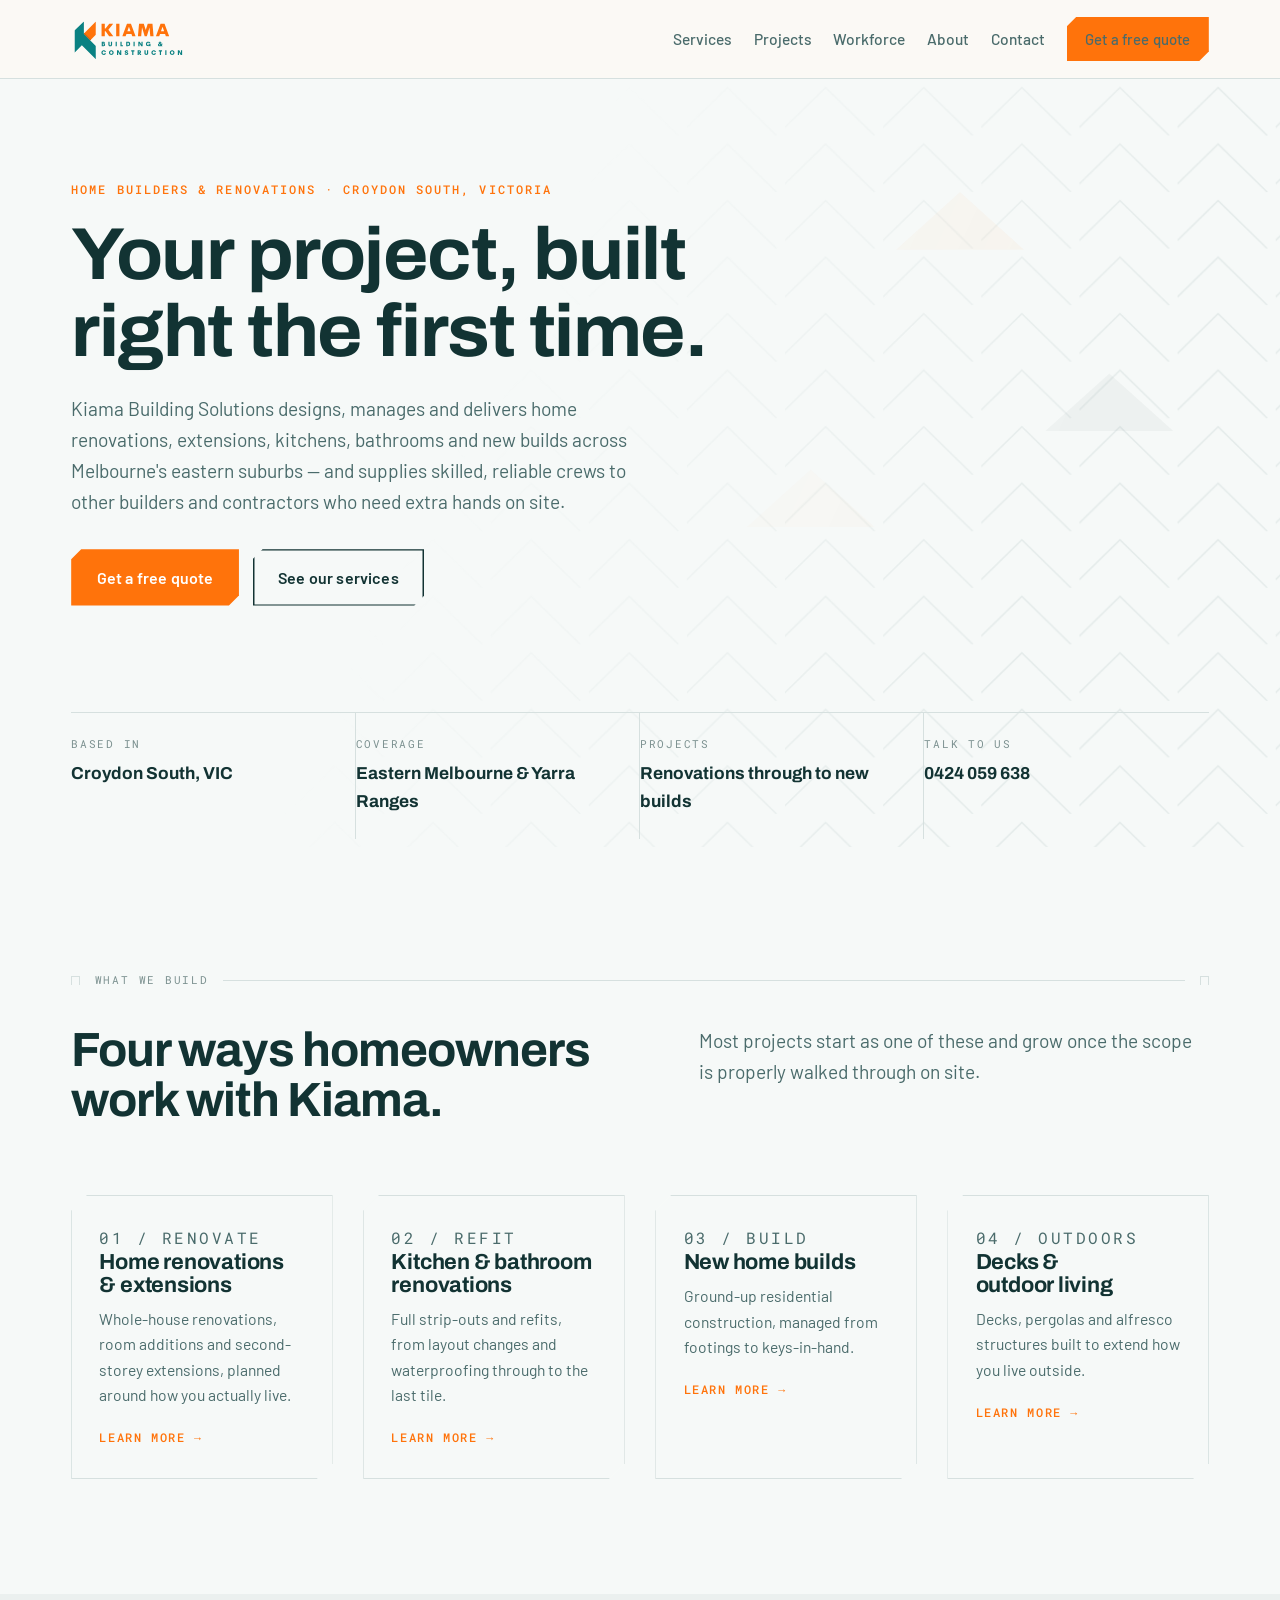
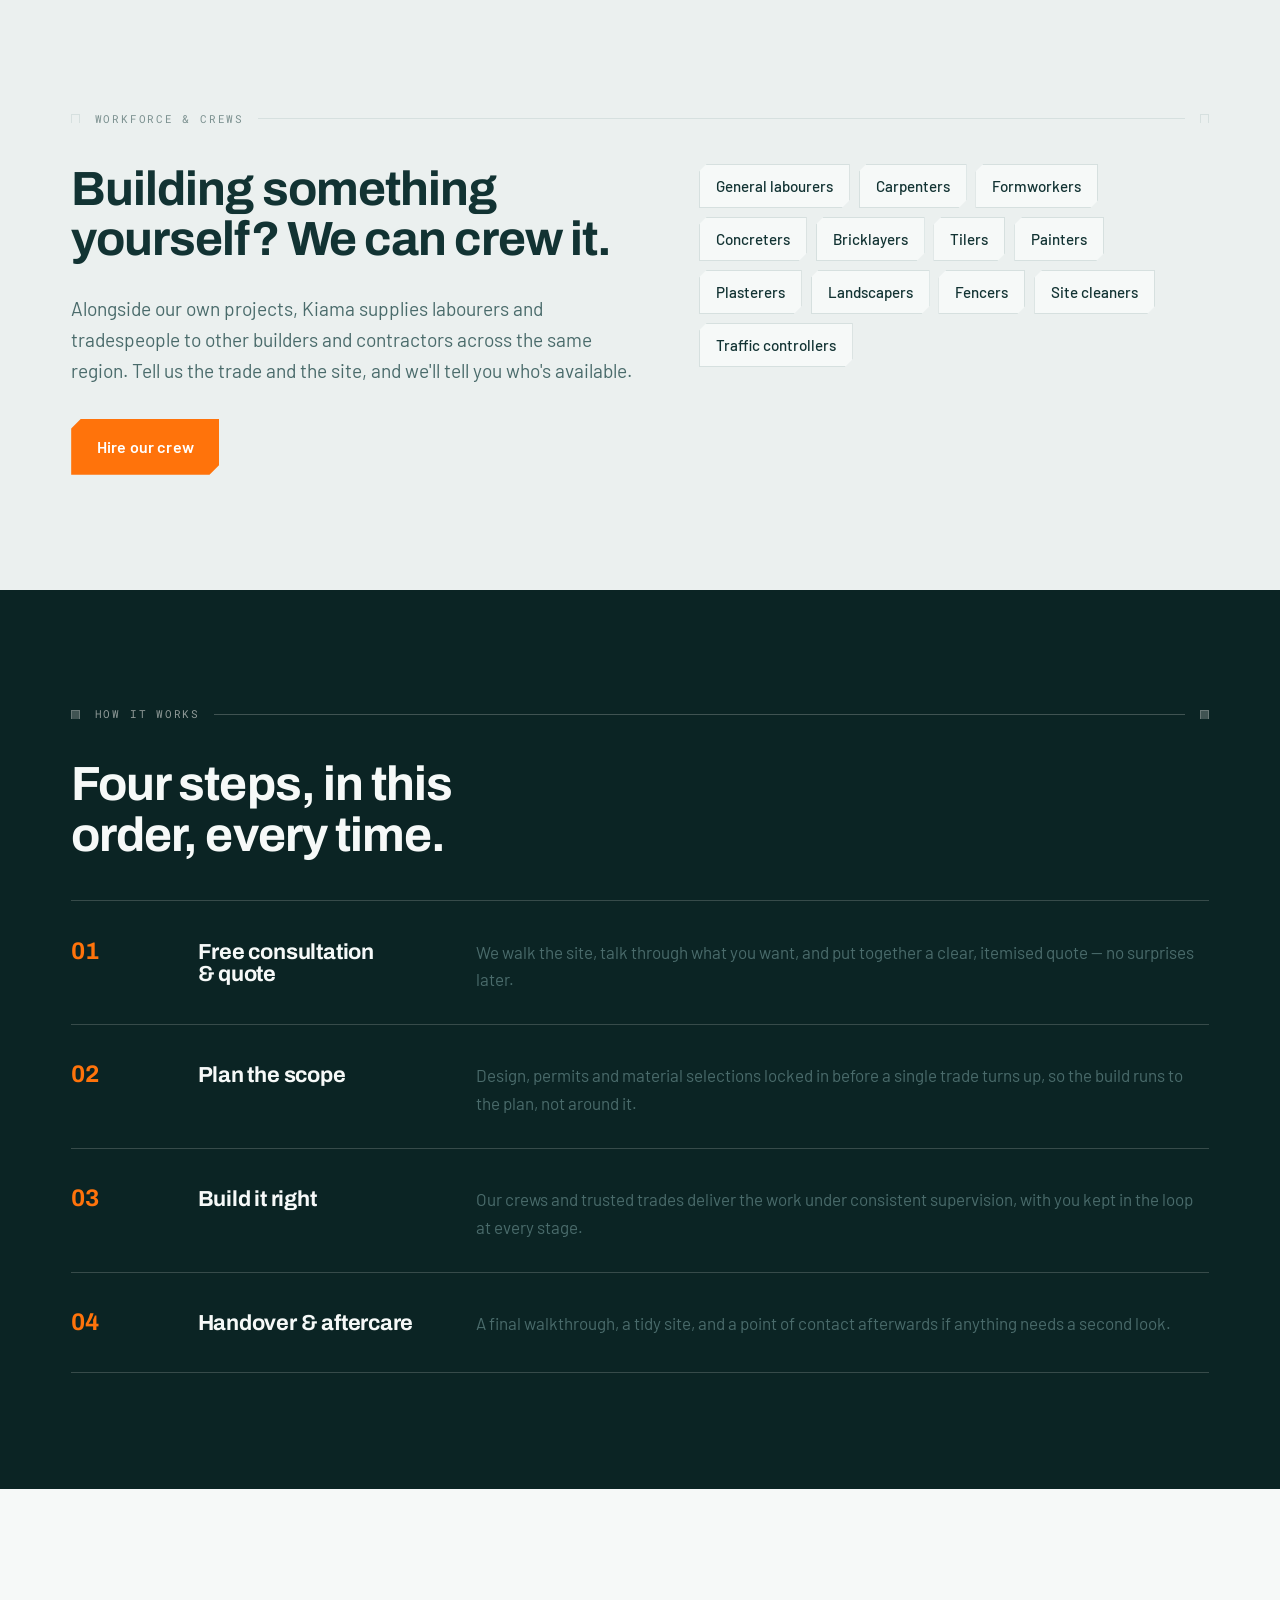
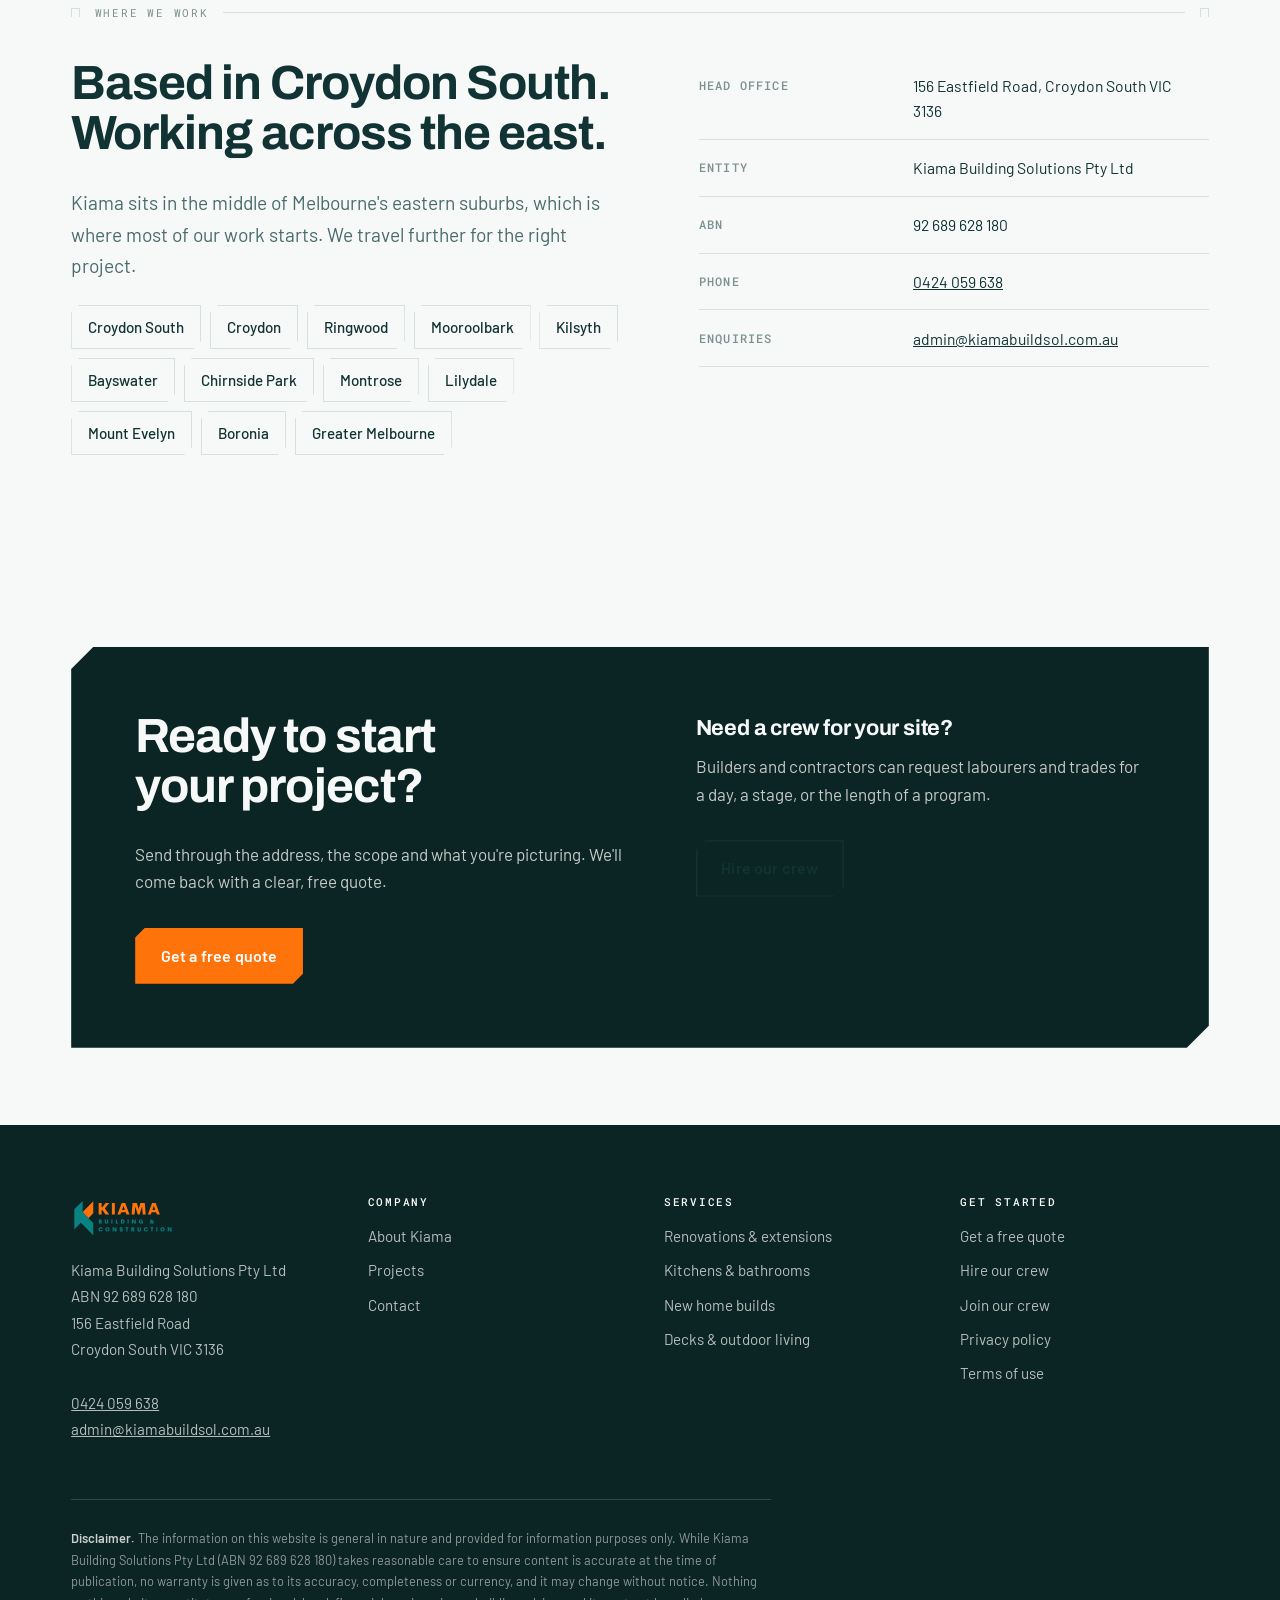
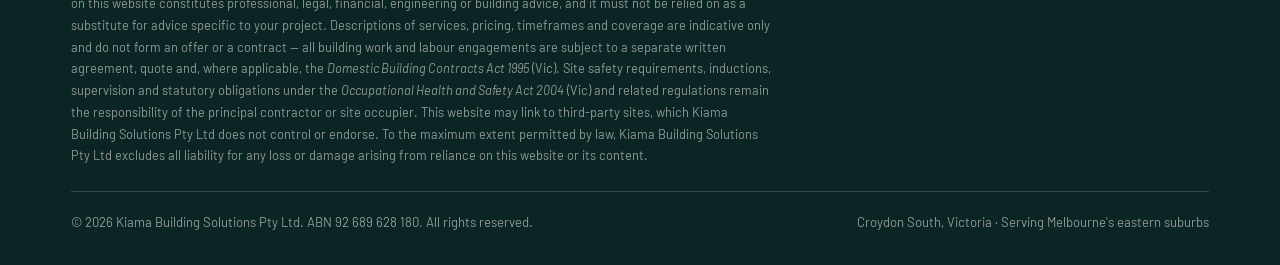
==== commit a411f6f4: "Use client-supplied logo artwork and its orange/teal colour scheme sitewide" ====
--- a/index.html
+++ b/index.html
@@ -7,7 +7,7 @@
 <meta name="description" content="Kiama Building Solutions delivers home renovations, extensions, kitchens, bathrooms and new builds across Melbourne's eastern suburbs, and supplies skilled crews to other builders. Based in Croydon South.">
 <link rel="canonical" href="https://www.kiamabuildsol.com.au/">
 <meta name="robots" content="index, follow, max-image-preview:large">
-<meta name="theme-color" content="#B08D3E">
+<meta name="theme-color" content="#FF730B">
 <meta name="geo.region" content="AU-VIC">
 <meta name="geo.placename" content="Croydon South, Victoria">
 
@@ -89,12 +89,7 @@
 <header class="site-head">
   <div class="wrap head-in">
     <a class="brand" href="/" aria-label="Kiama Building Solutions — home">
-      <svg class="brand-mark" viewBox="0 0 100 100" aria-hidden="true" focusable="false">
-        <path d="M16,0 H84 L100,16 V84 L84,100 H16 L0,84 V16 Z" fill="#1C2B33"/>
-        <rect x="28" y="18" width="13" height="64" fill="#B08D3E"/>
-        <path d="M38,52 L80,18 M38,50 L80,82" fill="none" stroke="#B08D3E" stroke-width="13" stroke-linecap="square"/>
-      </svg>
-      <span class="brand-word"><strong>Kiama</strong><small>Building Solutions</small></span>
+      <img class="brand-logo" src="/assets/kiama-logo.svg" alt="Kiama Building Solutions" width="670" height="255">
     </a>
     <button class="nav-toggle" type="button" aria-expanded="false" aria-controls="primary-nav" aria-label="Open menu">
       <svg viewBox="0 0 24 24" fill="none" stroke="currentColor" stroke-width="2" aria-hidden="true"><path d="M3 6h18M3 12h18M3 18h18"/></svg>
@@ -303,12 +298,7 @@
     <div class="foot-top">
       <div class="foot-brand">
         <div class="brand">
-          <svg class="brand-mark" viewBox="0 0 100 100" aria-hidden="true" focusable="false">
-            <path d="M16,0 H84 L100,16 V84 L84,100 H16 L0,84 V16 Z" fill="#1C2B33"/>
-            <rect x="28" y="18" width="13" height="64" fill="#B08D3E"/>
-            <path d="M38,52 L80,18 M38,50 L80,82" fill="none" stroke="#B08D3E" stroke-width="13" stroke-linecap="square"/>
-          </svg>
-          <span class="brand-word"><strong>Kiama</strong><small>Building Solutions</small></span>
+          <img class="brand-logo" src="/assets/kiama-logo.svg" alt="Kiama Building Solutions" width="670" height="255">
         </div>
         <address>
           Kiama Building Solutions Pty Ltd<br>
--- a/css/style.css
+++ b/css/style.css
@@ -4,20 +4,20 @@
    ============================================================ */
 
 :root {
-  /* Brand — deep navy ink + antique brass accent */
-  --clay:           #B08D3E;
-  --clay-deep:      #8C6F2C;
-  --clay-tint:      #F3ECD9;
-  --slate:          #1C2B33;
-  --slate-deep:     #121D23;
-  --slate-soft:     #51626B;
-  --paper:          #FAF8F4;
+  /* Brand — colours sampled directly from the Kiama logo artwork */
+  --clay:           #FF730B;
+  --clay-deep:      #D8640D;
+  --clay-tint:      #FFE7D4;
+  --slate:          #123333;
+  --slate-deep:     #0B2424;
+  --slate-soft:     #4A6B6B;
+  --paper:          #F6F9F8;
 
   /* Derived neutrals */
-  --concrete:       #EEF0F0;
-  --concrete-deep:  #DFE3E4;
-  --line:           #D9DEDF;
-  --muted:          #7C8A90;
+  --concrete:       #EBF0EF;
+  --concrete-deep:  #DCE5E4;
+  --line:           #D6E0DF;
+  --muted:          #7C9190;
 
   /* Type */
   --display: "Archivo", "Arial Black", system-ui, sans-serif;
@@ -197,14 +197,10 @@
   gap: 1.5rem; min-height: 78px;
 }
 
-/* ---------- Brand lockup (inline SVG mark + real text, no raster logo) ---------- */
-.brand { display: flex; align-items: center; gap: .65rem; text-decoration: none; flex: 0 0 auto; }
-.brand-mark { width: 42px; height: 42px; flex: 0 0 auto; }
-@media (max-width: 480px) { .brand-mark { width: 36px; height: 36px; } }
-.brand-word { display: flex; flex-direction: column; line-height: 1.18; }
-.brand-word strong { font-family: var(--display); font-weight: 800; font-size: 1.12rem; letter-spacing: -0.01em; color: var(--slate); }
-.brand-word small { font-family: var(--mono); font-size: .54rem; letter-spacing: .13em; text-transform: uppercase; color: var(--slate-soft); font-weight: 500; }
-@media (max-width: 480px) { .brand-word strong { font-size: .98rem; } }
+/* ---------- Brand lockup (the actual Kiama logo artwork, one crisp SVG) ---------- */
+.brand { display: flex; align-items: center; text-decoration: none; flex: 0 0 auto; }
+.brand-logo { height: 44px; width: auto; display: block; }
+@media (max-width: 560px) { .brand-logo { height: 32px; } }
 
 .nav { display: flex; align-items: center; gap: clamp(.75rem, 1.7vw, 1.6rem); }
 .nav a {
@@ -411,9 +407,7 @@
 .foot-top { display: grid; gap: clamp(2rem, 4vw, 3rem); grid-template-columns: repeat(auto-fit, minmax(190px, 1fr)); }
 .foot-brand { margin-bottom: 0; }
 .foot-brand .brand { margin-bottom: 1.25rem; }
-.foot-brand .brand-mark { width: 46px; height: 46px; }
-.foot-brand .brand-word strong { color: var(--paper); }
-.foot-brand .brand-word small { color: rgba(251, 249, 245, .6); }
+.foot-brand .brand-logo { height: 40px; }
 .foot-brand address { font-style: normal; line-height: 1.75; }
 .foot-brand a { color: rgba(251, 249, 245, .72); }
 .site-foot h4 {
